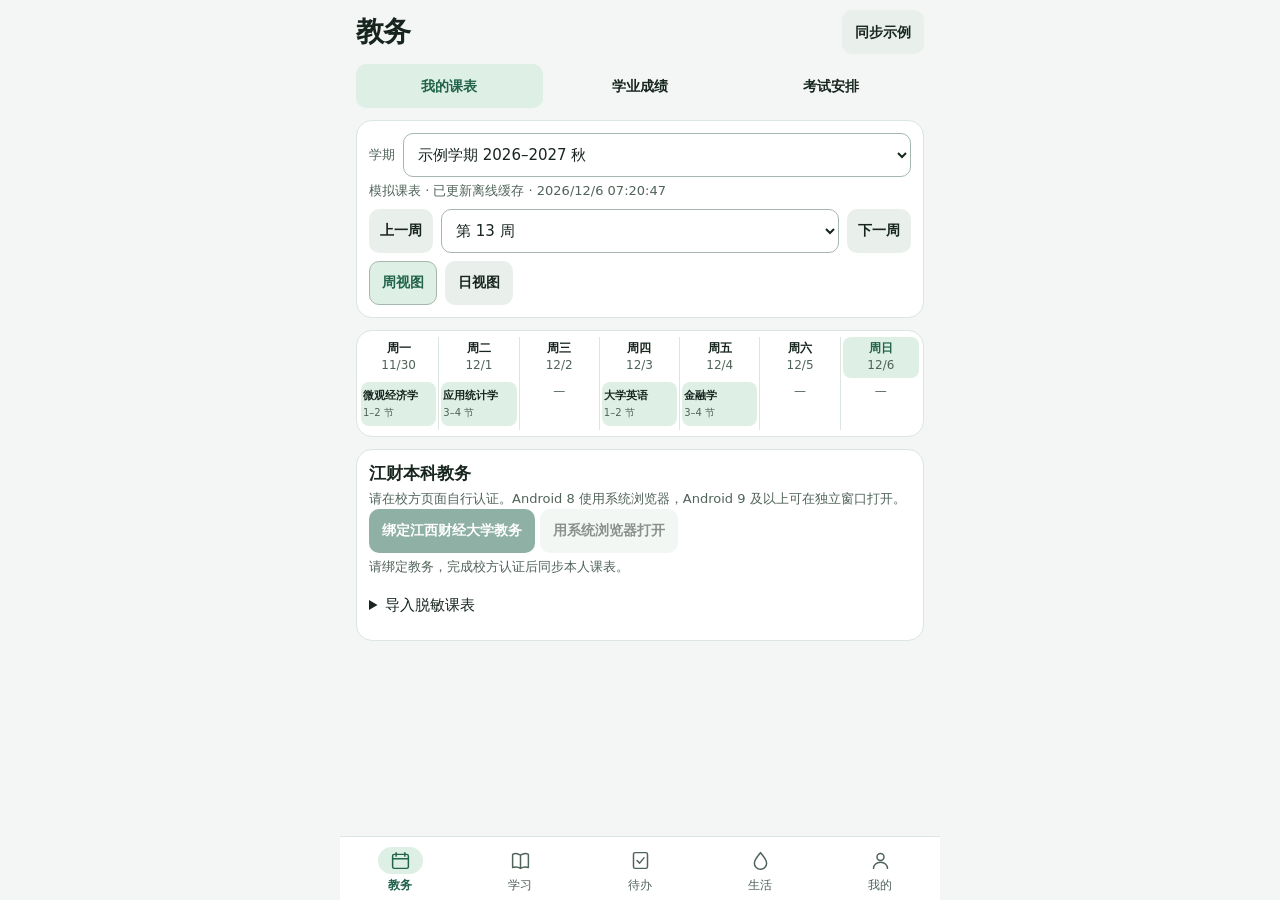
==== web/index.html @ 47f039d3 "Add Zhuli campus shower entry to Life" ====
<!doctype html>
<html lang="zh-CN">
<head>
  <meta charset="utf-8">
  <meta name="viewport" content="width=device-width, initial-scale=1">
  <meta http-equiv="Content-Security-Policy" content="default-src 'none'; script-src 'self'; style-src 'self'; img-src 'self' https://i.ilife798.com/api/v1/captcha/; base-uri 'none'; form-action 'none'">
  <title>酱菜通 · JiangCaiTong</title>
  <link rel="stylesheet" href="app.css">
  <script defer src="native.js"></script>
  <script defer src="academic.js"></script>
  <script defer src="jufe-academic.js"></script>
  <script defer src="jufe-sync.js"></script>
  <script defer src="academic-import.js"></script>
  <script defer src="learning.js"></script>
  <script defer src="study-activity.js"></script>
  <script defer src="water.js"></script>
  <script defer src="zhuli.js"></script>
  <script defer src="academic-records.js"></script>
  <script defer src="todo.js"></script>
  <script defer src="app.js"></script>
  <script defer src="todo-page.js"></script>
</head>
<body>
  <div id="app">
    <main class="page" id="page-schedule">
      <header class="pagehead"><h1>教务</h1><button class="btn" id="scheduleSync">同步示例</button></header>
      <nav class="segments" aria-label="教务子栏目">
        <button class="btn" type="button" data-academic="timetable" aria-pressed="true">我的课表</button>
        <button class="btn" type="button" data-academic="grades" aria-pressed="false">学业成绩</button>
        <button class="btn" type="button" data-academic="exams" aria-pressed="false">考试安排</button>
      </nav>
      <div class="scroll" id="academic-timetable">
        <div class="card pad schedule-tools">
          <div class="field-inline">
            <label for="term">学期</label>
            <select id="term"></select>
          </div>
          <p class="sub" id="scheduleStatus" role="status">正在读取课表…</p>
          <div class="week-controls">
            <button class="btn" id="previousWeek">上一周</button>
            <select id="week" aria-label="教学周"></select>
            <button class="btn" id="nextWeek">下一周</button>
          </div>
          <div class="controls">
            <button class="btn" id="weekView" aria-pressed="true">周视图</button>
            <button class="btn" id="dayView" aria-pressed="false">日视图</button>
            <select id="day" aria-label="星期" hidden></select>
          </div>
        </div>
        <div id="schedule"></div>
        <section class="card pad">
          <h2>江财本科教务</h2>
          <p class="sub">请在校方页面自行认证。Android 8 使用系统浏览器，Android 9 及以上可在独立窗口打开。</p>
          <button class="btn primary" id="academicBind">绑定江西财经大学教务</button>
          <button class="btn" id="academicOfficial">用系统浏览器打开</button>
          <p class="sub" id="academicBindingState" role="status"></p>
          <pre id="academicStructure" class="diagnostic-rows" hidden></pre>
          <details id="academicImportPanel">
            <summary>导入脱敏课表</summary>
            <p class="sub">请先去除身份信息和凭据。JCT 格式可生成课表，学校原始样本可在本机检查结构。</p>
            <label for="academicFormat">导入类型</label>
            <select id="academicFormat">
              <option value="exchange">JCT 交换格式</option>
              <option value="school">学校原始 HTML / JSON 样本</option>
            </select>
            <label for="academicFile">选择文件</label>
            <input type="file" id="academicFile" accept=".json,.html,.htm,.txt,application/json,text/html,text/plain">
            <label for="academicPaste">或粘贴文本</label>
            <textarea id="academicPaste" rows="4" maxlength="262144" autocomplete="off" spellcheck="false"></textarea>
            <button class="btn primary" id="academicImport">校验并导入</button>
            <button class="btn" id="academicRemove" hidden>移除当前导入</button>
            <p class="sub" id="academicImportStatus" role="status"></p>
          </details>
        </section>
      </div>
      <div class="scroll" id="academic-records" hidden>
        <section class="card pad record-tools">
          <h2 id="recordTitle"></h2>
          <div class="field-inline controls">
            <label for="recordTerm">教务学期</label>
            <select id="recordTerm"></select>
            <button class="btn" id="recordRefresh" type="button" hidden>刷新</button>
          </div>
          <p class="sub status-note" id="recordStatus" role="status"></p>
          <div class="controls">
            <button class="btn" id="recordPortal" type="button">在校方教务查看</button>
            <button class="btn" id="recordBack" type="button" hidden>前往课表绑定</button>
          </div>
        </section>
        <div id="recordResults"></div>
      </div>
    </main>
    <main class="page" id="page-study" hidden>
      <header class="pagehead"><h1>学习</h1><button class="btn outline" id="studyRefresh" disabled>刷新课程</button></header>
      <div class="scroll">
        <div class="card pad study-summary">
          <h2>学习通</h2>
          <p class="sub status-note" id="studyStatus" role="status"></p>
          <div class="controls">
            <button class="btn primary" id="studyLogin">登录学习通</button>
          </div>
        </div>
        <div id="studyTasks"></div>
        <div id="studyCourses"></div>
        <div id="studyDetails"></div>
      </div>
    </main>
    <main class="page" id="page-todo" hidden>
      <header class="pagehead"><h1>待办</h1><p class="sub" id="todoCount"></p></header>
      <div class="scroll">
        <section class="card todo-add">
          <form id="todoForm" autocomplete="off">
            <div class="todo-input">
              <input id="todoTitle" maxlength="120" aria-label="待办标题" placeholder="添加待办…" required>
              <button class="btn primary" id="todoSave" type="submit">添加</button>
            </div>
          </form>
          <p class="sub" id="todoStatus" role="status"></p>
        </section>
        <nav class="segments todo-filters" aria-label="待办筛选">
          <button class="btn" type="button" data-todo-filter="all" aria-pressed="false">全部</button>
          <button class="btn" type="button" data-todo-filter="open" aria-pressed="true">未完成</button>
          <button class="btn" type="button" data-todo-filter="done" aria-pressed="false">已完成</button>
        </nav>
        <section class="card" aria-label="待办事项">
          <div id="todoList"></div>
        </section>
      </div>
    </main>
    <main class="page" id="page-life" hidden>
      <header class="pagehead"><h1>生活</h1></header>
      <nav class="segments life-segments" aria-label="生活服务">
        <button class="btn" type="button" data-life="water" aria-controls="life-water" aria-pressed="true">校园饮水</button>
        <button class="btn" type="button" data-life="zhuli" aria-controls="life-zhuli" aria-pressed="false">校园洗浴</button>
      </nav>
      <div class="scroll" id="life-water">
        <div class="card pad">
          <h2>慧生活798</h2>
          <p class="sub status-note" id="waterStatus" role="status"></p>
          <div class="controls">
            <button class="btn primary" id="waterLoginOpen" hidden>手机验证码登录</button>
            <button class="btn" id="waterOfficial" hidden>打开官方 App</button>
            <button class="btn" id="waterRefresh" hidden>刷新余额与设备</button>
          </div>
          <p class="sub" id="waterExternalHelp" hidden>可在官方 App 查看余额、设备和消费记录。</p>
          <form id="waterForm" autocomplete="off" hidden>
            <label>手机号<input id="phone" inputmode="numeric" type="tel" maxlength="11" required></label>
            <label>图形验证码<input id="graph" maxlength="12"></label>
            <div class="controls">
              <img id="captcha" width="100" height="38" alt="慧生活图形验证码" hidden>
              <button class="btn" type="button" id="loadCaptcha">加载验证码</button>
              <button class="btn" type="button" id="sendSms">发送短信</button>
            </div>
            <label>短信验证码<input id="sms" inputmode="numeric" maxlength="10" required></label>
            <div class="controls">
              <button class="btn primary" type="submit" id="waterLogin">登录</button>
              <button class="btn" type="button" id="waterLoginCancel">收起</button>
            </div>
          </form>
          <details id="waterDiagnostic" hidden>
            <summary>798 脱敏诊断（Debug）</summary>
            <p class="sub">显示用水通道配置及本次运行的脱敏状态，不显示手机号、验证码或会话内容。</p>
            <pre id="waterDiagnosticRows" class="diagnostic-rows"></pre>
          </details>
        </div>
        <div id="waterResults" hidden>
          <section class="card pad"><h2>余额</h2><p id="balance" class="value">—</p></section>
          <section class="card pad"><h2>设备</h2><p class="sub" id="deviceStatus"></p><div id="devices"></div></section>
          <section class="card pad">
            <h2>消费记录</h2>
            <p class="sub" id="billStatus" role="status"></p>
            <div id="bills"></div>
            <div class="controls">
              <button class="btn" id="billRefresh">查询记录</button>
              <button class="btn" id="billMore" hidden>加载更多</button>
            </div>
          </section>
        </div>
      </div>
      <div class="scroll" id="life-zhuli" hidden>
        <section class="card pad">
          <h2>住理生活</h2>
          <p class="sub status-note" id="zhuliStatus" role="status"></p>
          <p class="sub">已核实项目 · 江西财经大学麦庐园校区洗浴、直饮水项目</p>
          <p class="sub">请在官方 App 登录并查看校园项目、余额、洗浴设备和使用记录。</p>
          <div class="controls">
            <button class="btn primary" type="button" id="zhuliOpen" hidden>打开官方 App</button>
          </div>
        </section>
      </div>
    </main>
    <main class="page" id="page-me" hidden>
      <header class="pagehead"><h1>我的</h1></header>
      <div class="scroll">
        <section class="card pad">
          <h2>服务账号</h2>
          <div class="setting-row">
            <div><h3>学习通</h3><p class="sub" id="studyAccount"></p></div>
            <button class="btn" id="studyAccountAction"></button>
          </div>
          <div class="setting-row">
            <div><h3>慧生活798</h3><p class="sub" id="waterAccount"></p></div>
            <button class="btn" id="waterAccountAction"></button>
          </div>
        </section>
        <section class="card pad">
          <h2>应用设置</h2>
          <div class="setting-row">
            <label for="appTheme">外观</label>
            <select id="appTheme">
              <option value="system">跟随系统</option>
              <option value="light">浅色</option>
              <option value="dark">深色</option>
            </select>
          </div>
          <div class="setting-row">
            <div><h3>网页缓存</h3><p class="sub">保留本机待办、账号和课表。</p></div>
            <button class="btn" id="clearWebCache">清理缓存</button>
          </div>
        </section>
        <section class="card pad">
          <h2>酱菜通 · JiangCaiTong</h2>
          <p>江西财经大学非官方 Android 校园助手。</p>
          <p class="sub">基于航院通二次开发。MIT License · Copyright © 2026 Hobson</p>
          <p class="sub" id="appVersion"></p>
        </section>
      </div>
    </main>
    <nav class="tabbar" aria-label="底部导航">
      <button class="tab active" data-tab="schedule" aria-current="page"><svg aria-hidden="true" viewBox="0 0 24 24"><rect x="3" y="5" width="18" height="16" rx="2"/><path d="M7 3v4m10-4v4M3 10h18"/></svg>教务</button>
      <button class="tab" data-tab="study"><svg aria-hidden="true" viewBox="0 0 24 24"><path d="M12 6C9 4 5 4 3 5v15c3-1 6-1 9 1 3-2 6-2 9-1V5c-2-1-6-1-9 1zm0 0v15"/></svg>学习</button>
      <button class="tab" data-tab="todo"><svg aria-hidden="true" viewBox="0 0 24 24"><rect x="4" y="3" width="16" height="18" rx="2"/><path d="m8 12 3 3 5-6"/></svg>待办</button>
      <button class="tab" data-tab="life"><svg aria-hidden="true" viewBox="0 0 24 24"><path d="M12 3c3 4 7 8 7 12a7 7 0 0 1-14 0c0-4 4-8 7-12z"/></svg>生活</button>
      <button class="tab" data-tab="me"><svg aria-hidden="true" viewBox="0 0 24 24"><circle cx="12" cy="8" r="4"/><path d="M4 21a8 7 0 0 1 16 0"/></svg>我的</button>
    </nav>
    <div class="sheet-mask" id="sheetMask" hidden>
      <section class="sheet" role="dialog" aria-modal="true" aria-labelledby="detailTitle">
        <header class="sheet-header"><h2 id="detailTitle"></h2><button type="button" class="sheet-x" id="sheetClose" aria-label="关闭">×</button></header>
        <div class="sheet-body" id="detailBody"></div>
      </section>
    </div>
    <div class="sheet-mask" id="todoEditor" hidden>
      <section class="sheet todo-editor" role="dialog" aria-modal="true" aria-labelledby="todoEditorHeading">
        <header class="sheet-header">
          <h2 id="todoEditorHeading">编辑待办</h2>
          <button class="sheet-x" id="todoCancel" type="button" aria-label="关闭">×</button>
        </header>
        <form id="todoEditForm" autocomplete="off">
          <label for="todoEditTitle">标题</label>
          <input id="todoEditTitle" maxlength="120" required>
          <label for="todoNotes">备注</label>
          <textarea id="todoNotes" rows="3" maxlength="1000"></textarea>
          <label for="todoDue">截止日期</label>
          <input id="todoDue" type="date">
          <p class="sub status-note" data-tone="error" id="todoEditStatus" role="status"></p>
          <div class="controls" id="todoEditActions">
            <button class="btn danger" id="todoDelete" type="button">删除</button>
            <button class="btn primary" type="submit">保存</button>
          </div>
          <div id="todoDeleteConfirm" hidden>
            <p class="sub status-note" data-tone="warning">删除这项待办？</p>
            <div class="controls">
              <button class="btn" id="todoKeep" type="button">取消</button>
              <button class="btn danger" id="todoConfirmDelete" type="button">确认删除</button>
            </div>
          </div>
        </form>
      </section>
    </div>
    <div class="toast" id="toast" role="status" hidden></div>
  </div>
</body>
</html>
---- web/app.css ----
/* Shared theme and controls for the Android WebView. */
:root {
  color-scheme: light;
  --bg: #f3f6f4;
  --card: #ffffff;
  --row-bg: #f5f8f6;
  --text: #17251e;
  --sub: #506359;
  --line: #dce5df;
  --line-strong: #a6b7ad;
  --fill: #e9f0eb;
  --accent: #21634b;
  --accent-soft: #deefe6;
  --primary-ink: #ffffff;
  --success: #24664d;
  --warn: #82560f;
  --warn-bg: #faf0d9;
  --danger: #a12e34;
  --danger-bg: #fae8e8;
  --course-alt: #e8eef9;
  --course-alt-ink: #334b76;
  --shadow-sheet: 0 -12px 28px #14251b21;
  --radius: 16px;
  --control-radius: 10px;
  --gutter: 16px;
  --tab-h: 64px;
}

:root[data-theme="dark"] {
  color-scheme: dark;
  --bg: #121b17;
  --card: #1c2922;
  --row-bg: #22322a;
  --text: #eaf3ed;
  --sub: #adc1b4;
  --line: #35463d;
  --line-strong: #62766b;
  --fill: #293a31;
  --accent: #a0dec0;
  --accent-soft: #254636;
  --primary-ink: #142a20;
  --success: #a0dec0;
  --warn: #f0c678;
  --warn-bg: #46371e;
  --danger: #ffa8a8;
  --danger-bg: #48282b;
  --course-alt: #293852;
  --course-alt-ink: #c9d8f4;
  --shadow-sheet: 0 -12px 28px #0005;
}

* { box-sizing: border-box; }
[hidden] { display: none !important; }
html, body { height: 100%; margin: 0; }
body {
  background: var(--bg);
  color: var(--text);
  font: 15px/1.5 system-ui, "Microsoft YaHei", sans-serif;
  overscroll-behavior: none;
}
button, input, select, textarea { font: inherit; }
button { -webkit-tap-highlight-color: transparent; }
button:focus-visible, input:focus-visible, select:focus-visible, textarea:focus-visible, summary:focus-visible {
  outline: 2px solid var(--accent);
  outline-offset: 2px;
}
h1, h2, h3, p { margin: 0; }
h2 { font-size: 17px; line-height: 1.35; }
h3 { font-size: 15px; line-height: 1.4; }

#app { position: relative; display: flex; flex-direction: column; height: 100%; max-width: 600px; margin: auto; }
.page { display: flex; flex-direction: column; flex: 1; min-height: 0; }
.pagehead {
  display: flex; justify-content: space-between; align-items: center; flex: none;
  min-height: 64px; gap: 8px; padding: 8px var(--gutter);
}
.pagehead h1 { font-size: 28px; font-weight: 720; letter-spacing: -.02em; line-height: 1.2; }
.scroll { flex: 1; min-height: 0; min-width: 0; overflow: auto; padding: 0 var(--gutter) 16px; scroll-padding: 8px; }
.card { background: var(--card); border: 1px solid var(--line); border-radius: var(--radius); margin-bottom: 12px; }
.pad { padding: 12px; }
.sub { color: var(--sub); font-size: 13px; margin-top: 4px; overflow-wrap: anywhere; }
.sub:empty { display: none; }
.section-title { display: flex; align-items: baseline; justify-content: space-between; gap: 8px; margin: 16px 0 8px; }
.section-title:first-child { margin-top: 0; }
.section-title .sub { margin: 0; }
.empty-state { color: var(--sub); padding: 16px 12px; font-size: 14px; }
.status-note { padding: 8px 12px; border-radius: var(--control-radius); background: var(--row-bg); }
.status-note[data-tone="warning"] { color: var(--warn); background: var(--warn-bg); }
.status-note[data-tone="error"] { color: var(--danger); background: var(--danger-bg); }
.status-note[data-tone="success"] { color: var(--success); background: var(--accent-soft); }

.btn {
  display: inline-flex; align-items: center; justify-content: center;
  max-width: 100%; min-height: 44px; padding: 8px 12px;
  border: 1px solid transparent; border-radius: var(--control-radius);
  background: var(--fill); color: var(--text); font-size: 14px; font-weight: 650; text-align: center;
  transition: background-color .14s ease, opacity .14s ease;
}
.btn.primary { color: var(--primary-ink); background: var(--accent); }
.btn.outline { background: transparent; border-color: var(--line-strong); }
.btn.danger { color: var(--danger); background: var(--danger-bg); }
.btn[aria-pressed="true"] { color: var(--accent); background: var(--accent-soft); border-color: var(--line-strong); }
.btn:active, .tab:active, .course:active, .course-list-item:active, .todo-content:active { opacity: .72; }
button:disabled { opacity: .5; }
.controls { display: flex; flex-wrap: wrap; align-items: center; gap: 8px; margin-top: 8px; }
.controls:empty, .controls:has(> :only-child[hidden]) { display: none; }

label { display: block; color: var(--sub); font-size: 13px; margin: 8px 0 4px; }
input, select, textarea {
  min-height: 44px; max-width: 100%; min-width: 0; padding: 8px 10px;
  color: var(--text); background: var(--card); border: 1px solid var(--line-strong); border-radius: var(--control-radius);
}
input:not([type="checkbox"]), textarea { display: block; width: 100%; font-size: 16px; }
textarea { resize: vertical; }
.segments { display: grid; grid-template-columns: repeat(3, minmax(0, 1fr)); gap: 4px; padding: 0 var(--gutter) 12px; }
.segments .btn { padding: 4px; background: transparent; }
.segments .btn[aria-pressed="true"] { background: var(--accent-soft); border-color: transparent; }
.life-segments { grid-template-columns: repeat(2, minmax(0, 1fr)); }
.todo-filters { padding: 4px 0 8px; }

.tabbar {
  display: grid; grid-template-columns: repeat(5, minmax(0, 1fr)); flex: none;
  min-height: calc(var(--tab-h) + env(safe-area-inset-bottom, 0px)); padding: 4px 0 env(safe-area-inset-bottom, 0px);
  border-top: 1px solid var(--line); background: var(--card);
}
.tab {
  min-width: 0; min-height: 56px; display: flex; flex-direction: column; align-items: center; justify-content: center;
  gap: 2px; padding: 0; border: 0; background: transparent; color: var(--sub); font-size: 12px;
}
.tab svg {
  box-sizing: content-box; display: block; width: 21px; height: 21px; padding: 3px 12px;
  border-radius: 20px; fill: none; stroke: currentColor; stroke-width: 1.7; stroke-linecap: round; stroke-linejoin: round;
}
.tab.active { color: var(--accent); font-weight: 700; }
.tab.active svg { background: var(--accent-soft); }

.sheet-mask {
  position: absolute; inset: 0; z-index: 40; display: flex; align-items: end;
  background: #08130cc0; animation: fade .14s ease-out;
}
.sheet {
  position: relative; width: 100%; max-height: 92%; overflow: auto; overscroll-behavior: contain;
  padding: 16px 16px calc(16px + env(safe-area-inset-bottom, 0px)); border-radius: 20px 20px 0 0;
  background: var(--card); box-shadow: var(--shadow-sheet); animation: rise .18s ease-out;
}
.sheet-header { display: flex; gap: 8px; align-items: center; justify-content: space-between; }
.sheet-body { margin-top: 8px; }
.sheet-body p + p { margin-top: 8px; }
.sheet-x {
  flex: 0 0 44px; width: 44px; height: 44px; padding: 0; border: 0; border-radius: 50%;
  background: var(--fill); color: var(--text); font-size: 23px;
}
.toast {
  position: absolute; z-index: 60; bottom: calc(var(--tab-h) + 12px + env(safe-area-inset-bottom, 0px));
  left: 50%; transform: translateX(-50%); width: max-content; max-width: 88%; padding: 8px 16px;
  background: var(--text); color: var(--card); border-radius: var(--control-radius); font-size: 14px; text-align: center;
  animation: fade .14s ease-out;
}
@keyframes fade { from { opacity: 0; } to { opacity: 1; } }
@keyframes rise { from { transform: translateY(16px); } to { transform: translateY(0); } }
@media (prefers-reduced-motion: reduce) {
  *, *::before, *::after { animation: none !important; transition: none !important; scroll-behavior: auto !important; }
}

.study-summary h2 { margin-bottom: 4px; }
.study-summary .controls { margin-top: 4px; }
.study-course-list, .task-list { overflow: hidden; }
.course-list-item, .study-task {
  display: grid; width: 100%; min-height: 52px; padding: 10px 12px;
  gap: 4px; text-align: left; background: transparent; color: var(--text); border: 0; overflow-wrap: anywhere;
}
.course-list-item + .course-list-item, .study-task + .study-task { border-top: 1px solid var(--line); }
.course-list-item[aria-pressed="true"] { background: var(--accent-soft); }
.course-name, .task-name { font-weight: 650; line-height: 1.4; overflow-wrap: anywhere; }
.course-meta { display: flex; flex-wrap: wrap; gap: 4px 8px; align-items: center; color: var(--sub); font-size: 13px; }
.badge { display: inline-block; padding: 2px 7px; border-radius: 8px; font-size: 12px; color: var(--accent); background: var(--accent-soft); }
.badge.warning { color: var(--warn); background: var(--warn-bg); }
.badge.muted { color: var(--sub); background: var(--fill); }
.study-hidden { padding: 0 12px; }
.study-hidden .course-list-item { padding-inline: 0; }
.study-hidden .controls { margin: 0 0 8px; }
.study-check-time { color: var(--sub); font-size: 13px; }
.study-section-title { display: flex; gap: 8px; align-items: baseline; justify-content: space-between; }

.schedule-tools, .record-tools { margin-bottom: 12px; }
.field-inline { display: flex; align-items: center; gap: 8px; }
.field-inline label { flex: none; margin: 0; }
.field-inline select { flex: 1; }
.record-tools .field-inline label {
  position: absolute; width: 1px; height: 1px; overflow: hidden; clip-path: inset(50%); white-space: nowrap;
}
.record-tools .field-inline { flex-wrap: nowrap; }
.record-tools .field-inline .btn { flex: none; }
.week-controls { display: grid; grid-template-columns: auto minmax(0, 1fr) auto; gap: 8px; margin-top: 8px; }
.week-controls .btn { padding-inline: 10px; }
.week-schedule { display: grid; grid-template-columns: repeat(7, minmax(0, 1fr)); padding: 6px 2px; }
.weekday { min-width: 0; }
.week-schedule .weekday { border-right: 1px solid var(--line); padding: 0 2px; }
.week-schedule .weekday:last-child { border-right: 0; }
.weekday-head { padding: 4px 1px; margin-bottom: 4px; border-radius: 8px; }
.weekday-head.today { color: var(--accent); background: var(--accent-soft); }
.weekday-title { text-align: center; font-size: 12px; font-weight: 700; line-height: 1.3; white-space: nowrap; }
.date { text-align: center; font-size: 12px; color: var(--sub); }
.day-schedule .weekday-head { display: flex; align-items: baseline; gap: 8px; padding: 4px 8px; }
.day-schedule .weekday-title { font-size: 15px; }
.course {
  display: block; width: 100%; margin-bottom: 4px; padding: 8px; min-height: 44px; text-align: left;
  border: 0; border-radius: 8px; background: var(--accent-soft); color: var(--text); overflow-wrap: anywhere;
}
.course:nth-of-type(even) { background: var(--course-alt); color: var(--course-alt-ink); }
.course span, .course small { display: block; }
.course small { margin-top: 2px; color: var(--sub); }
.week-schedule .course { padding: 4px 2px; font-size: 11px; line-height: 1.3; }
.week-schedule .course-name { display: -webkit-box; -webkit-line-clamp: 3; -webkit-box-orient: vertical; overflow: hidden; line-height: 1.3; }
.week-schedule .course small { font-size: 10px; }
.week-schedule .course-location, .week-schedule .course-teacher { display: none; }
.course .course-conflict { color: var(--warn); font-weight: 700; }
.grade-row { display: grid; grid-template-columns: minmax(0, 1fr) minmax(54px, auto); gap: 8px; }
.grade-value { text-align: end; min-width: 0; color: var(--accent); font-variant-numeric: tabular-nums; overflow-wrap: anywhere; }
.grade-value strong { display: block; font-size: 17px; }
.grade-value small { color: var(--sub); font-size: 12px; }
.exam-day { margin: 12px 0; }
.exam-row { display: grid; grid-template-columns: minmax(66px, 25%) minmax(0, 1fr); gap: 8px; }
.exam-time { color: var(--accent); font-size: 13px; font-weight: 650; font-variant-numeric: tabular-nums; overflow-wrap: anywhere; }

.todo-input { display: grid; grid-template-columns: minmax(0, 1fr) auto; gap: 8px; }
.todo-add { padding: 12px; }
.todo-group-heading { padding: 8px 12px; font-size: 13px; color: var(--sub); background: var(--row-bg); }
.todo-row { display: grid; grid-template-columns: 48px minmax(0, 1fr); align-items: start; border-top: 1px solid var(--line); }
.todo-check { display: grid; place-items: center; width: 48px; height: 48px; margin: 0; }
.todo-check input { width: 20px; height: 20px; min-height: 20px; margin: 0; padding: 0; accent-color: var(--accent); }
.todo-content {
  display: block; min-height: 48px; padding: 10px 12px 10px 0; text-align: left;
  color: var(--text); background: none; border: 0; overflow-wrap: anywhere; white-space: pre-wrap;
}
.todo-content small { display: block; color: var(--sub); margin-top: 4px; }
.todo-content .badge { margin-top: 4px; white-space: normal; }
.todo-row.completed .todo-content { color: var(--sub); }
.todo-row.completed .todo-name { text-decoration: line-through; }
.todo-editor .controls { justify-content: end; margin-top: 12px; }
.todo-editor #todoDelete { margin-right: auto; }
.todo-editor textarea { min-height: 72px; }

.result-group, .result-row { padding: 8px 0; border-top: 1px solid var(--line); overflow-wrap: anywhere; }
.result-group summary { min-height: 44px; padding: 10px 0; font-weight: 650; }
.value { font-size: 28px; font-weight: 700; color: var(--accent); }
.setting-row { display: flex; align-items: center; justify-content: space-between; gap: 8px; padding: 8px 0; }
.setting-row + .setting-row { border-top: 1px solid var(--line); }
.setting-row .sub { margin-top: 2px; }
.setting-row .btn, .setting-row select { flex-shrink: 0; }
.setting-row select { max-width: 50%; }
.setting-row label { margin: 0; color: var(--text); font-size: 15px; }
#academicImportPanel { margin-top: 8px; }
#academicImportPanel summary { padding: 10px 0; min-height: 44px; }
#academicImportPanel input, #academicImportPanel textarea { margin-bottom: 8px; }
.diagnostic-rows { white-space: pre-wrap; overflow-wrap: anywhere; font-size: 12px; }
@media (max-width: 340px) {
  :root { --gutter: 8px; }
  .pad { padding: 10px; }
  .week-controls { gap: 4px; }
}
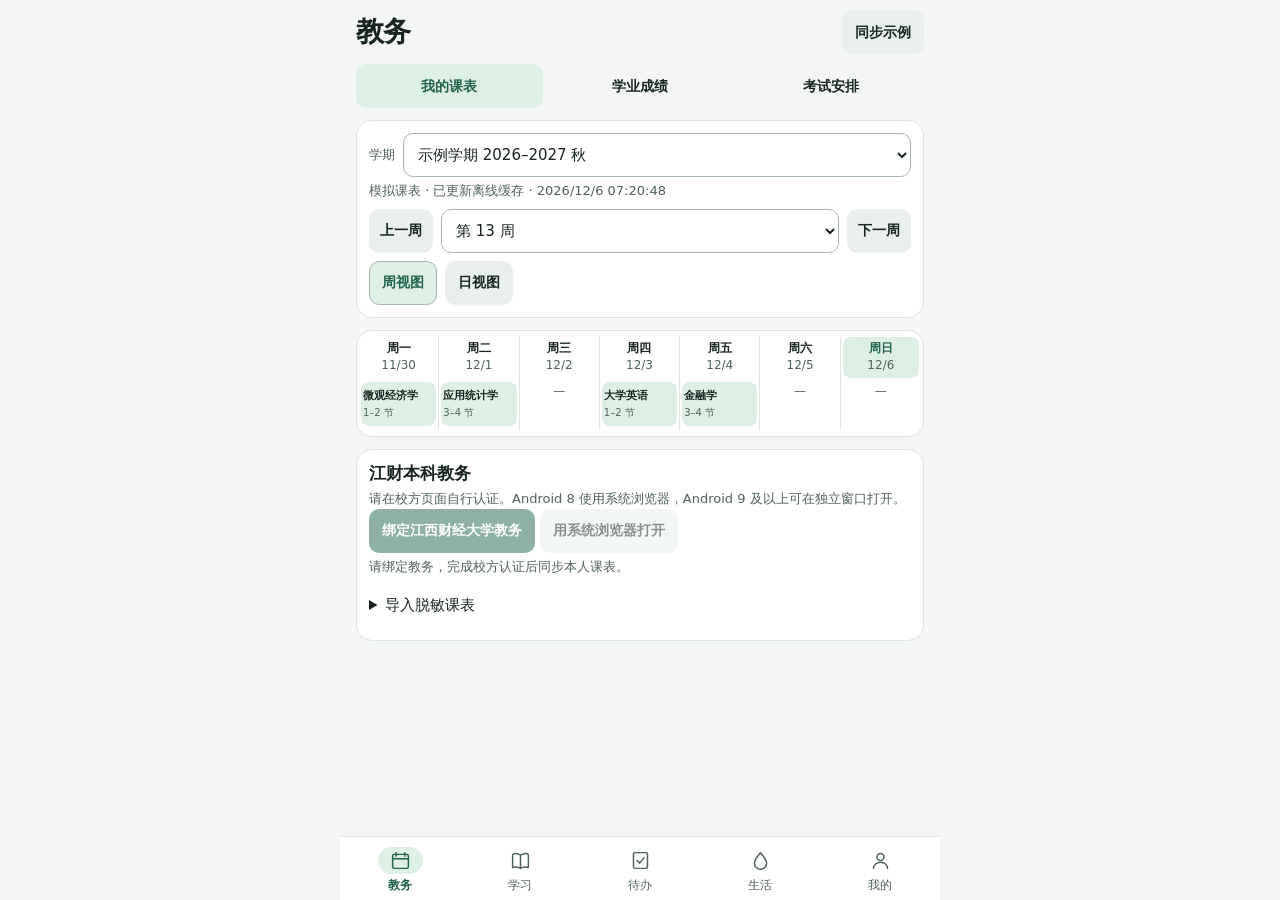
==== commit a26f2d89: "Add Zhuli shower device selection and connection states" ====
--- a/web/index.html
+++ b/web/index.html
@@ -15,6 +15,8 @@
   <script defer src="study-activity.js"></script>
   <script defer src="water.js"></script>
   <script defer src="zhuli.js"></script>
+  <script defer src="zhuli-devices.js"></script>
+  <script defer src="zhuli-device-page.js"></script>
   <script defer src="academic-records.js"></script>
   <script defer src="todo.js"></script>
   <script defer src="app.js"></script>
@@ -180,11 +182,37 @@
       <div class="scroll" id="life-zhuli" hidden>
         <section class="card pad">
           <h2>住理生活</h2>
-          <p class="sub status-note" id="zhuliStatus" role="status"></p>
-          <p class="sub">已核实项目 · 江西财经大学麦庐园校区洗浴、直饮水项目</p>
-          <p class="sub">请在官方 App 登录并查看校园项目、余额、洗浴设备和使用记录。</p>
-          <div class="controls">
-            <button class="btn primary" type="button" id="zhuliOpen" hidden>打开官方 App</button>
+          <p class="sub" id="zhuliProject">江西财经大学麦庐园校区洗浴、直饮水项目</p>
+        </section>
+        <section class="card pad">
+          <h2>洗浴设备</h2>
+          <p class="sub status-note" id="zhuliDeviceStatus" role="status"></p>
+          <p class="sub" id="zhuliDeviceTime"></p>
+          <div class="controls">
+            <button class="btn" type="button" id="zhuliRefresh" hidden>刷新设备</button>
+            <select id="zhuliBuilding" aria-label="楼栋" hidden></select>
+            <select id="zhuliFloor" aria-label="楼层" hidden></select>
+          </div>
+          <div id="zhuliDeviceList"></div>
+          <div id="zhuliSelection" hidden>
+            <h3 id="zhuliSelectedName" class="course-name"></h3>
+            <p class="sub status-note" id="zhuliConnection" role="status"></p>
+            <p class="sub" id="zhuliFee"></p>
+            <div class="controls">
+              <button class="btn primary" type="button" id="zhuliConnect" hidden>连接设备</button>
+              <button class="btn" type="button" id="zhuliCheck" hidden>核查设备状态</button>
+              <button class="btn" type="button" id="zhuliDisconnect" hidden>解除连接</button>
+              <button class="btn primary" type="button" id="zhuliStart" hidden>开始洗浴</button>
+              <button class="btn" type="button" id="zhuliStop" hidden>结束洗浴</button>
+            </div>
+          </div>
+        </section>
+        <section class="card pad">
+          <h2>官方服务</h2>
+          <p class="sub" id="zhuliStatus" role="status"></p>
+          <p class="sub">在官方 App 连接设备，或查看余额和使用记录。</p>
+          <div class="controls">
+            <button class="btn" type="button" id="zhuliOpen" hidden>打开官方 App</button>
           </div>
         </section>
       </div>
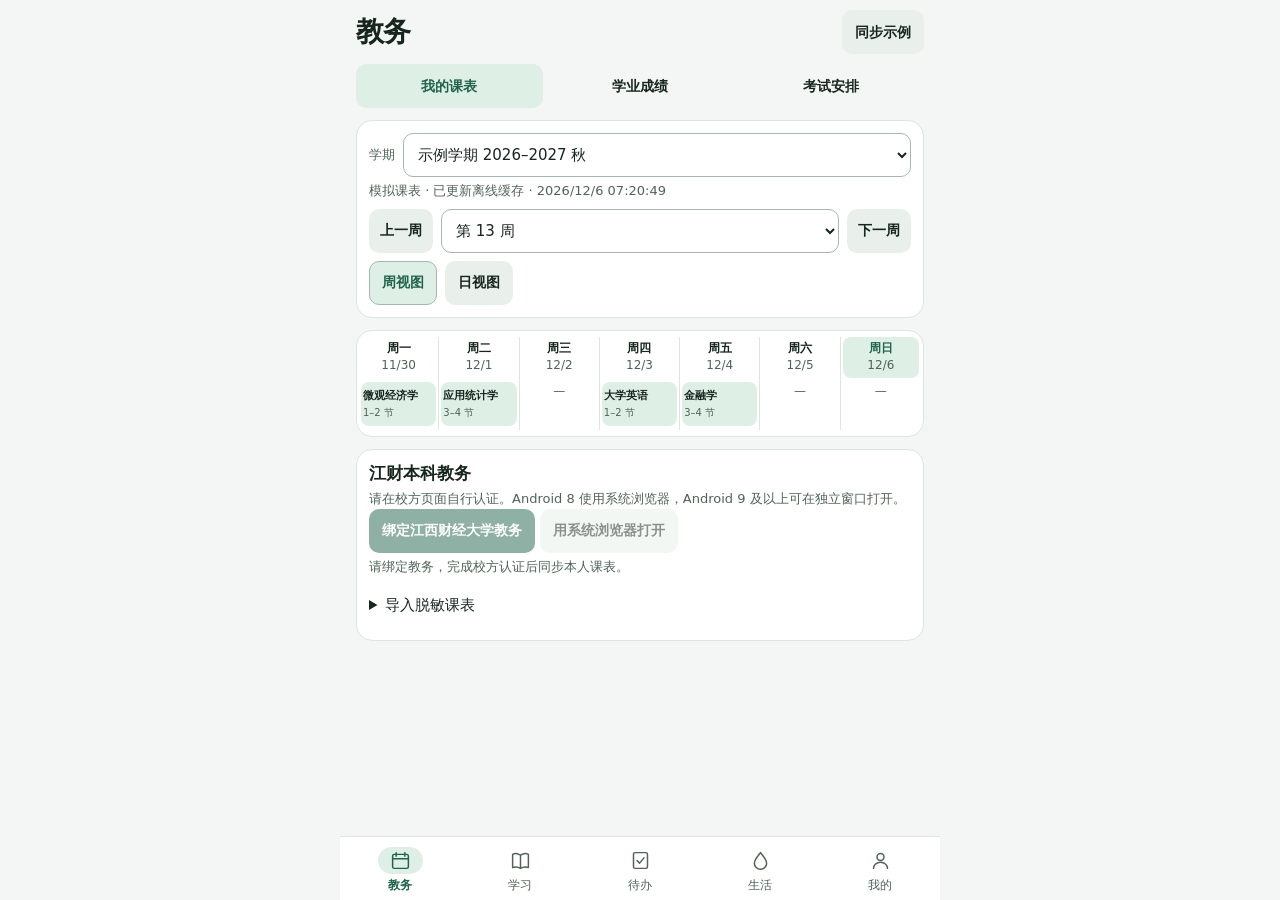
==== commit 747e38b5: "Extend native 798 account and billing queries" ====
--- a/web/index.html
+++ b/web/index.html
@@ -142,6 +142,7 @@
           <div class="controls">
             <button class="btn primary" id="waterLoginOpen" hidden>手机验证码登录</button>
             <button class="btn" id="waterOfficial" hidden>打开官方 App</button>
+            <button class="btn" id="waterVerify" type="button" hidden>核验用水会话</button>
             <button class="btn" id="waterRefresh" hidden>刷新余额与设备</button>
           </div>
           <p class="sub" id="waterExternalHelp" hidden>可在官方 App 查看余额、设备和消费记录。</p>
@@ -167,7 +168,12 @@
         </div>
         <div id="waterResults" hidden>
           <section class="card pad"><h2>余额</h2><p id="balance" class="value">—</p></section>
-          <section class="card pad"><h2>设备</h2><p class="sub" id="deviceStatus"></p><div id="devices"></div></section>
+          <section class="card pad">
+            <h2>收藏设备</h2>
+            <p class="sub" id="deviceStatus"></p>
+            <div id="devices"></div>
+            <p class="sub status-note" id="waterSelected" role="status"></p>
+          </section>
           <section class="card pad">
             <h2>消费记录</h2>
             <p class="sub" id="billStatus" role="status"></p>
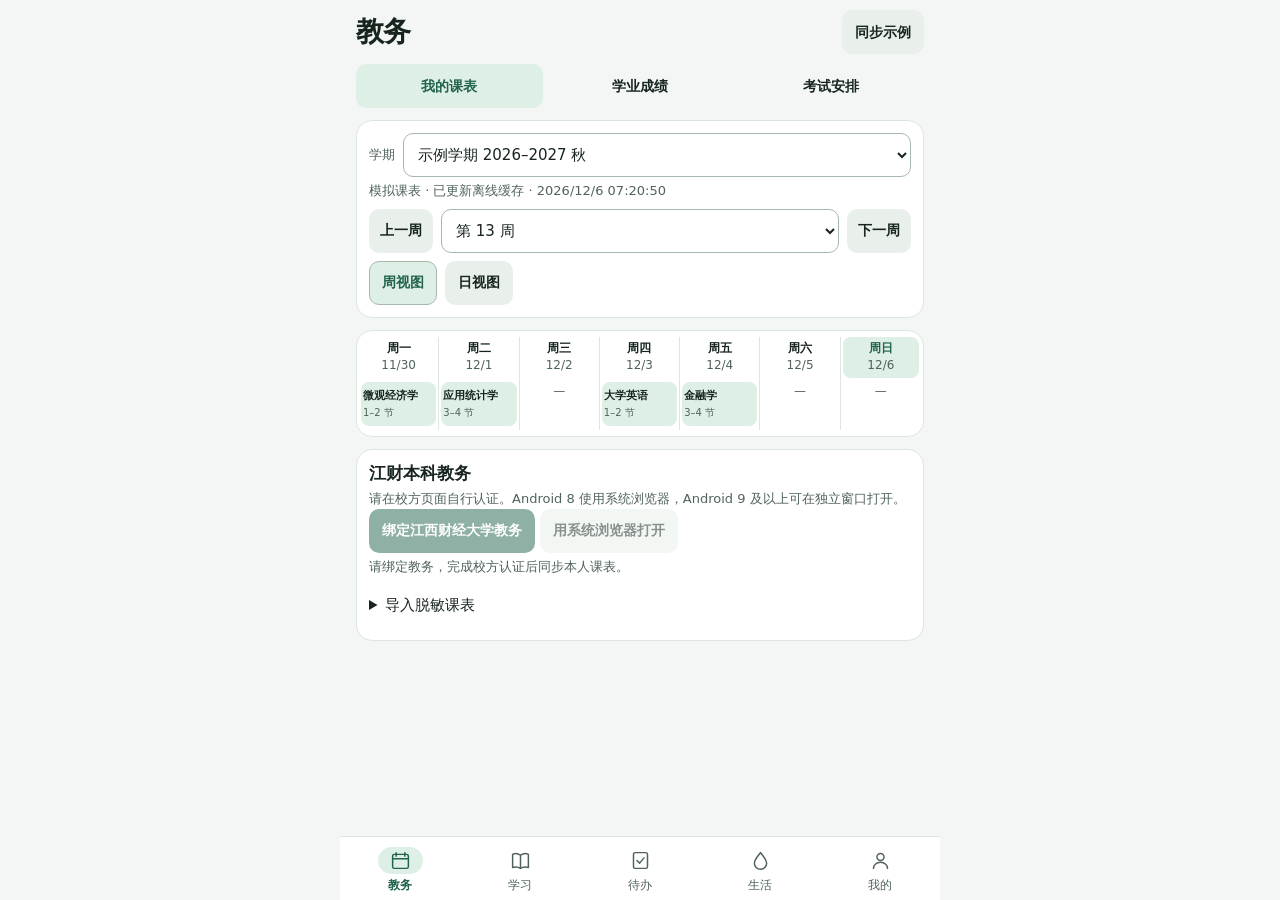
==== commit 483cf07d: "Port HangYuanTong 798 water service to JiangCaiTong" ====
--- a/web/index.html
+++ b/web/index.html
@@ -160,11 +160,6 @@
               <button class="btn" type="button" id="waterLoginCancel">收起</button>
             </div>
           </form>
-          <details id="waterDiagnostic" hidden>
-            <summary>798 脱敏诊断（Debug）</summary>
-            <p class="sub">显示用水通道配置及本次运行的脱敏状态，不显示手机号、验证码或会话内容。</p>
-            <pre id="waterDiagnosticRows" class="diagnostic-rows"></pre>
-          </details>
         </div>
         <div id="waterResults" hidden>
           <section class="card pad"><h2>余额</h2><p id="balance" class="value">—</p></section>
@@ -173,6 +168,11 @@
             <p class="sub" id="deviceStatus"></p>
             <div id="devices"></div>
             <p class="sub status-note" id="waterSelected" role="status"></p>
+            <div class="controls">
+              <button class="btn primary" type="button" id="waterStart" hidden>开始用水</button>
+              <button class="btn primary" type="button" id="waterStop" hidden>结束用水</button>
+              <button class="btn" type="button" id="waterDismissUse" hidden>关闭操作提示</button>
+            </div>
           </section>
           <section class="card pad">
             <h2>消费记录</h2>
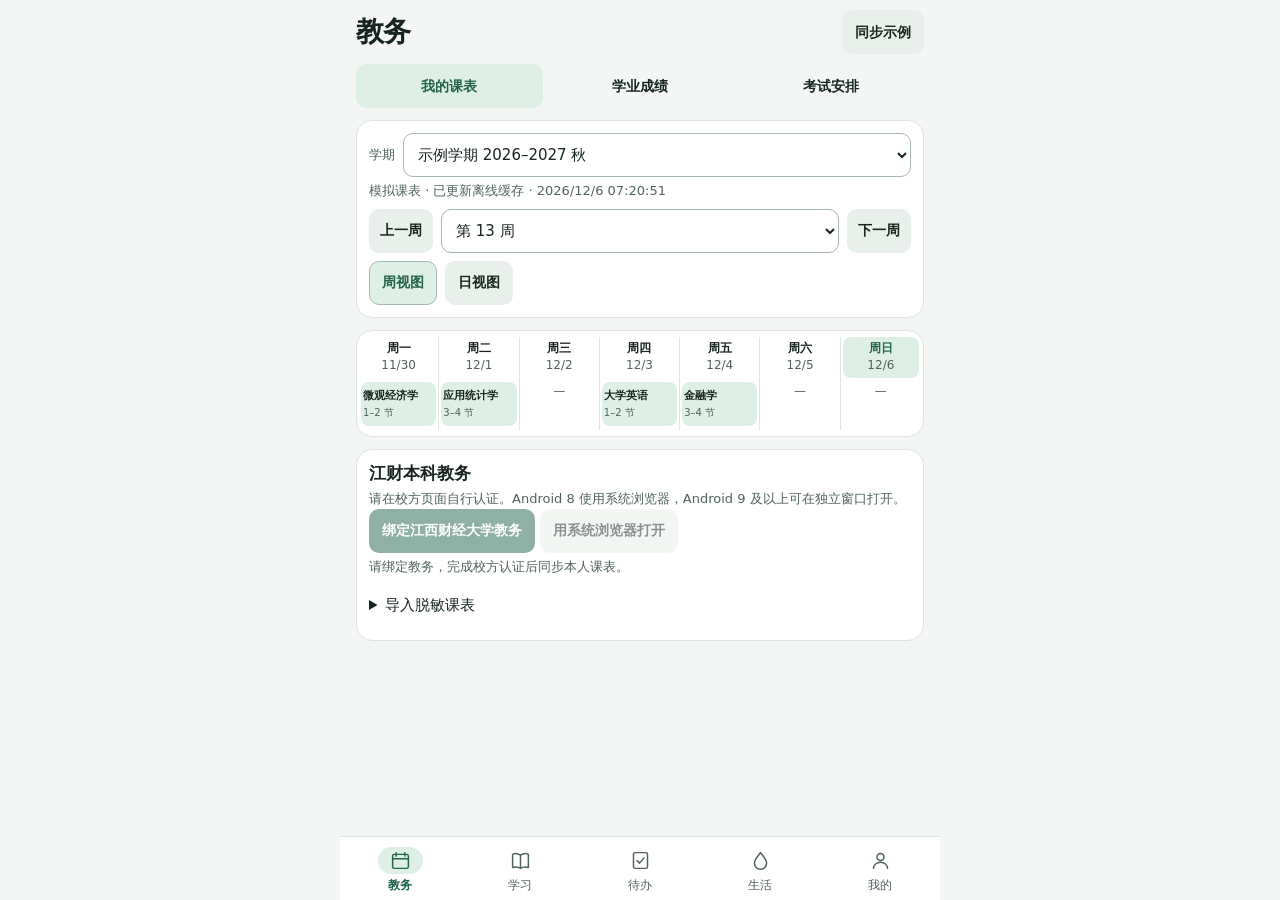
==== commit f6b779e5: "Migrate 798 service from HangYuanTong 0.52.0" ====
--- a/web/index.html
+++ b/web/index.html
@@ -6,6 +6,7 @@
   <meta http-equiv="Content-Security-Policy" content="default-src 'none'; script-src 'self'; style-src 'self'; img-src 'self' https://i.ilife798.com/api/v1/captcha/; base-uri 'none'; form-action 'none'">
   <title>酱菜通 · JiangCaiTong</title>
   <link rel="stylesheet" href="app.css">
+  <link rel="stylesheet" href="water-page.css">
   <script defer src="native.js"></script>
   <script defer src="academic.js"></script>
   <script defer src="jufe-academic.js"></script>
@@ -14,6 +15,7 @@
   <script defer src="learning.js"></script>
   <script defer src="study-activity.js"></script>
   <script defer src="water.js"></script>
+  <script defer src="water-page.js"></script>
   <script defer src="zhuli.js"></script>
   <script defer src="zhuli-devices.js"></script>
   <script defer src="zhuli-device-page.js"></script>
@@ -135,55 +137,270 @@
         <button class="btn" type="button" data-life="water" aria-controls="life-water" aria-pressed="true">校园饮水</button>
         <button class="btn" type="button" data-life="zhuli" aria-controls="life-zhuli" aria-pressed="false">校园洗浴</button>
       </nav>
-      <div class="scroll" id="life-water">
-        <div class="card pad">
-          <h2>慧生活798</h2>
-          <p class="sub status-note" id="waterStatus" role="status"></p>
-          <div class="controls">
-            <button class="btn primary" id="waterLoginOpen" hidden>手机验证码登录</button>
-            <button class="btn" id="waterOfficial" hidden>打开官方 App</button>
-            <button class="btn" id="waterVerify" type="button" hidden>核验用水会话</button>
-            <button class="btn" id="waterRefresh" hidden>刷新余额与设备</button>
-          </div>
-          <p class="sub" id="waterExternalHelp" hidden>可在官方 App 查看余额、设备和消费记录。</p>
-          <form id="waterForm" autocomplete="off" hidden>
-            <label>手机号<input id="phone" inputmode="numeric" type="tel" maxlength="11" required></label>
-            <label>图形验证码<input id="graph" maxlength="12"></label>
-            <div class="controls">
-              <img id="captcha" width="100" height="38" alt="慧生活图形验证码" hidden>
-              <button class="btn" type="button" id="loadCaptcha">加载验证码</button>
-              <button class="btn" type="button" id="sendSms">发送短信</button>
-            </div>
-            <label>短信验证码<input id="sms" inputmode="numeric" maxlength="10" required></label>
-            <div class="controls">
-              <button class="btn primary" type="submit" id="waterLogin">登录</button>
-              <button class="btn" type="button" id="waterLoginCancel">收起</button>
-            </div>
-          </form>
-        </div>
-        <div id="waterResults" hidden>
-          <section class="card pad"><h2>余额</h2><p id="balance" class="value">—</p></section>
-          <section class="card pad">
-            <h2>收藏设备</h2>
-            <p class="sub" id="deviceStatus"></p>
-            <div id="devices"></div>
-            <p class="sub status-note" id="waterSelected" role="status"></p>
-            <div class="controls">
-              <button class="btn primary" type="button" id="waterStart" hidden>开始用水</button>
-              <button class="btn primary" type="button" id="waterStop" hidden>结束用水</button>
-              <button class="btn" type="button" id="waterDismissUse" hidden>关闭操作提示</button>
-            </div>
-          </section>
-          <section class="card pad">
-            <h2>消费记录</h2>
-            <p class="sub" id="billStatus" role="status"></p>
-            <div id="bills"></div>
-            <div class="controls">
-              <button class="btn" id="billRefresh">查询记录</button>
-              <button class="btn" id="billMore" hidden>加载更多</button>
-            </div>
-          </section>
-        </div>
+      <div class="scroll jct-water" id="life-water">
+        <div class="controls"><button type="button" class="btn" id="jctWaterRefresh" hidden>刷新饮水与积分</button></div>
+<div class="card wtpad" id="wtAccounts">
+<div class="todohd">
+<span class="todotitle">账号</span>
+<span class="v muted">两个账号各管一半</span>
+</div>
+<div class="wtacc" id="wtAccDevice">
+<div class="wtacc-main">
+<b>设备登录</b>
+<span class="wtacc-sub" id="wtAccDeviceSub">接水 · 余额 · 设备列表</span>
+</div>
+<button class="btn" id="wtAccDeviceBtn" type="button">登录</button>
+</div>
+<div class="wtacc" id="wtAccScore">
+<div class="wtacc-main">
+<b>积分登录</b>
+<span class="wtacc-sub" id="wtAccScoreSub">积分 · 积分任务 · 签到</span>
+</div>
+<button class="btn" id="wtAccScoreBtn" type="button">登录</button>
+</div>
+<p class="tip note" hidden="" id="wtAccTip"></p>
+</div>
+<div hidden="" id="waterOff">
+<div class="card wtpad">
+<h2 id="wtLoginTitle">登录慧生活798</h2>
+<p class="sub">饮水机用它，和学校账号不通用。教学楼也一样，只登一次。</p>
+<p class="sub small" id="wtLoginWhy">短信验证码登录，不用密码。</p>
+</div>
+<div class="card wtpad">
+<label class="field">
+<span>手机号</span>
+<input autocomplete="tel" id="wtPhone" inputmode="numeric" maxlength="11" placeholder="慧生活798 注册的手机号" type="tel"/>
+</label>
+<label class="field">
+<span>图形验证码</span>
+<span class="wtcap">
+<input autocomplete="off" id="wtGraph" inputmode="latin" maxlength="8" placeholder="看图输入" type="text"/>
+
+<img alt="图形验证码，点一下换一张" class="wtcap-img" id="wtCapImg"/>
+</span>
+</label>
+<button class="pwdlost" id="wtCapNew" type="button">看不清？换一张</button>
+<label class="field">
+<span>短信验证码</span>
+<span class="wtcap">
+<input autocomplete="one-time-code" id="wtSms" inputmode="numeric" maxlength="8" placeholder="手机收到的数字" type="text"/>
+<button class="wtcap-send" id="wtSend" type="button">发送</button>
+</span>
+</label>
+<button class="btn primary block" id="wtLogin">登录</button>
+<button class="pwdlost" id="wtLoginCancel" type="button">取消</button>
+
+<p class="tip note" hidden="" id="wtTip"></p>
+</div>
+</div>
+<div class="card wtpad" hidden="" id="wtNeedLogin">
+
+<h2 id="wtNeedTitle">还没登录慧生活</h2>
+<p class="sub" id="wtNeedSub">接水、余额、积分任务都要先登录。</p>
+<button class="btn primary block" id="wtGoLogin">去登录</button>
+</div>
+<div hidden="" id="waterOn">
+
+<p class="tip note wtoff" hidden="" id="wtOffNote"></p>
+
+<div class="card warncard" hidden="" id="wtExpired">
+
+<h2 id="wtExpiredTitle">登录过期了</h2>
+<p class="sub" id="wtExpiredSub">隔一段时间会失效，重登一次就行。</p>
+<button class="btn primary block" id="wtRelogin">重新登录</button>
+</div>
+
+<div class="card">
+
+<div class="wtbal">
+<div class="wtbal-hd">
+
+<span class="wtbal-k">饮水余额</span>
+<span class="v muted" id="wtBalWhen"></span>
+</div>
+<div class="wtbal-top">
+
+<div class="wtbal-v" id="wtBalV">—</div>
+</div>
+
+<p class="tip note" hidden="" id="wtBalTip"></p>
+</div>
+
+
+
+<div class="wtstrip" hidden="" id="wtLast">
+<span class="wtstrip-t">
+<b>刚才那次</b>
+<span id="wtLastWhen"></span>
+</span>
+<span class="wtlast-v" id="wtLastV">—</span>
+<p class="tip note" hidden="" id="wtLastTip"></p>
+</div>
+
+<button aria-expanded="false" class="row tap" id="wtBillOpen">
+<span class="k">消费记录</span>
+<span class="rowend">
+<span class="v muted" id="wtBillBrief">—</span>
+<svg class="rowico cpchev" viewbox="0 0 24 24"><path d="M9 6l6 6-6 6"></path></svg>
+</span>
+</button>
+<div hidden="" id="wtBillBox">
+<div class="wtboxin">
+<div id="wtBills"></div>
+<p class="tip note" hidden="" id="wtBillTip"></p>
+<button class="btn block" hidden="" id="wtBillMore">加载更多</button>
+</div>
+</div>
+</div>
+
+<div class="card wtpad">
+<div class="todohd">
+<span class="todotitle">我的饮水机</span>
+<span class="v muted" id="wtDevN"></span>
+
+<span class="wtadd-hd">
+<span class="wtadd-lb">添加</span>
+<button aria-label="手动输入编号添加" class="wt-ico" id="wtDevType">
+
+<svg aria-hidden="true" viewbox="0 0 24 24">
+<rect height="13.2" rx="3.2" width="18.8" x="2.6" y="5.4"></rect>
+<g fill="currentColor" stroke="none">
+<circle cx="7.4" cy="9.5" r="1"></circle>
+<circle cx="12" cy="9.5" r="1"></circle>
+<circle cx="16.6" cy="9.5" r="1"></circle>
+<circle cx="7.4" cy="12.7" r="1"></circle>
+<circle cx="12" cy="12.7" r="1"></circle>
+<circle cx="16.6" cy="12.7" r="1"></circle>
+</g>
+<path d="M8.6 15.8h6.8"></path>
+</svg>
+</button>
+<button aria-label="扫码添加饮水机" class="wt-ico" id="wtDevAdd">
+<svg aria-hidden="true" viewbox="0 0 24 24">
+<path d="M4 8.6V6.4A2.4 2.4 0 0 1 6.4 4h2.2"></path>
+<path d="M15.4 4h2.2A2.4 2.4 0 0 1 20 6.4v2.2"></path>
+<path d="M20 15.4v2.2a2.4 2.4 0 0 1-2.4 2.4h-2.2"></path>
+<path d="M8.6 20H6.4A2.4 2.4 0 0 1 4 17.6v-2.2"></path>
+<path d="M4.2 12h15.6"></path>
+</svg>
+</button>
+
+
+</span>
+</div>
+<div id="wtDevs"></div>
+<p class="tip note" hidden="" id="wtDevTip"></p>
+
+<p class="tip note" id="wtRisk">接水会真的出水扣钱；充值、绑一卡通去慧生活798 里做。</p>
+
+<button class="row tap" hidden="" id="wtDevShow">
+<span class="k">已隐藏的饮水机</span>
+<span class="rowend">
+<span class="v muted" id="wtDevHideN">—</span>
+<svg class="rowico" viewbox="0 0 24 24"><path d="M9 6l6 6-6 6"></path></svg>
+</span>
+</button>
+</div>
+
+<div class="card wtpad" id="wtScoreCard">
+<div class="todohd">
+<span class="todotitle">积分</span>
+</div>
+<div class="wtpair">
+<div class="wtpair-i">
+<span class="wtpair-k">可用</span>
+
+<span class="wtpair-v" id="wtScoreValid">—</span>
+</div>
+<div class="wtpair-i">
+<span class="wtpair-k">累计</span>
+<span class="wtpair-v" id="wtScoreTotal">—</span>
+</div>
+</div>
+<p class="tip note" hidden="" id="wtScoreTip"></p>
+
+<button class="row tap" hidden="" id="wtExOpen">
+<span class="k">兑换成余额</span>
+<span class="rowend">
+<span class="v muted">1000 分 = ¥1</span>
+<svg class="rowico" viewbox="0 0 24 24"><path d="M9 6l6 6-6 6"></path></svg>
+</span>
+</button>
+<div hidden="" id="wtExBox">
+
+<button class="row tap" disabled="" id="wtExTo">
+<span class="k">兑换到</span>
+<span class="rowend">
+<span class="v muted" id="wtExWallet">—</span>
+<svg class="rowico" hidden="" id="wtExChev" viewbox="0 0 24 24">
+<path d="M9 6l6 6-6 6"></path>
+</svg>
+</span>
+</button>
+<div class="wtchips" id="wtExUnits">
+<button class="wtchip" data-unit="100" type="button">100 分</button>
+<button class="wtchip" data-unit="1000" type="button">1000 分</button>
+</div>
+<div class="wtqty">
+<button class="wtqty-btn" id="wtExMinus" type="button">−</button>
+<span class="wtqty-v" id="wtExQty">1</span>
+<button class="wtqty-btn" id="wtExPlus" type="button">+</button>
+</div>
+<p class="tip note" id="wtExSum"></p>
+
+<div class="wtExBtns">
+<button class="btn" id="wtExMax">全部兑换</button>
+<button class="btn primary" id="wtExGo">兑换</button>
+</div>
+<p class="tip note" hidden="" id="wtExMsg"></p>
+<button class="btn" id="wtExchangeHistory" type="button">兑换记录</button>
+</div>
+
+<div class="wtsec" id="wtTaskCard">
+
+
+<div class="todohd">
+<button aria-expanded="false" class="taskopen" id="wtTaskOpen">
+<span class="todotitle">积分任务</span>
+<span class="v muted" id="wtTaskCount"></span>
+<svg class="rowico cpchev" viewbox="0 0 24 24"><path d="M9 6l6 6-6 6"></path></svg>
+</button>
+<button class="todobtn solid" hidden="" id="wtRunAll">一键完成</button>
+</div>
+
+<p class="tip note" hidden="" id="wtMissionTip"></p>
+
+
+<div hidden="" id="wtTaskBox">
+
+<div class="wtrun" hidden="" id="wtRunNow">
+<div class="wtrun-hd">
+<span class="wtrun-name" id="wtRunNowName">正在进行</span>
+<span class="wtrun-cnt" id="wtRunNowCnt">0/0</span>
+</div>
+<div class="wtrun-bar"><i class="wtrun-fill" id="wtRunNowFill"></i></div>
+<p class="wtrun-sub" id="wtRunNowSub"></p>
+</div>
+<div id="wtMissions"></div>
+
+
+<button class="btn block" hidden="" id="wtRunStop">停下</button>
+<p class="tip note" hidden="" id="wtRunPace"></p>
+</div>
+</div>
+</div>
+<div class="card">
+
+<button class="row tap" id="wtOpenApp">
+<span class="k">打开慧生活798</span>
+<span class="rowend">
+<span class="v muted" id="wtPhoneShown">—</span>
+<svg class="rowico" viewbox="0 0 24 24"><path d="M9 6l6 6-6 6"></path></svg>
+</span>
+</button>
+
+</div>
+</div>
       </div>
       <div class="scroll" id="life-zhuli" hidden>
         <section class="card pad">
@@ -303,5 +520,51 @@
     </div>
     <div class="toast" id="toast" role="status" hidden></div>
   </div>
+<div class="wtterms jct-water" hidden="" id="wtTerms">
+<div class="wtterms-box">
+<h2 class="wtterms-h">用之前先读一下</h2>
+<div class="wtterms-body">
+<p><b>这不是官方功能。</b>本页功能是照 <b>WaterWidget</b>（nocookies111/life-798，MIT 许可）公开的说明自己写的，与它作者无关，也不代表慧生活798 官方。</p>
+<p><b>请只操作你本人有权使用的账户和设备</b>，并遵守平台的服务规则。</p>
+<p class="wtterms-h2">积分风险（原文照抄自那个项目）</p>
+<p>运行积分任务可能触发官方平台的限制或风控，请在使用前充分了解以下风险：</p>
+<p>1. 积分损失：账号积分可能被扣除、清零或冻结，已经获得的积分也可能无法继续使用。</p>
+<p>2. 无法获取积分：任务可能失败、奖励不到账，或长期无法继续获取积分；提示成功不代表实际到账。</p>
+<p>3. 账号风控：账号可能被限制登录、限制功能或冻结，具体处理以官方平台为准。</p>
+<p>请谨慎使用重要账号，优先通过官方渠道完成任务；出现异常时立即停止任务，并联系官方核实。</p>
+<p class="wtterms-h2">免责声明（原文照抄）</p>
+<p>按现状提供，不保证可用、准确或结果，风险自负；法律规定不得免除的责任不在此列。</p>
+<p class="wtterms-h2">另外几条</p>
+<p>· <b>不后台签到</b>：没有定时任务，不打开 App 就不会动你的账号。</p>
+<p>· <b>按次数跑</b>：平台让做几次就做几次，每次隔 30 秒，用完就停。</p>
+<p>· <b>跑完会核对</b>：平台说成功不等于到账，跑完会再读一次积分。</p>
+<p>· <b>充值和下单不做</b>：涉及钱的操作请去慧生活798 里做。</p>
+<p>· <b>接水不弹确认</b>：点了就出水扣钱，停止也一样。</p>
+</div>
+<button class="btn primary block" id="wtTermsOk">我已阅读，知道了</button>
+</div>
+</div>
+<div class="scan jct-water" hidden="" id="wtScan">
+<div class="scan-bar">
+<span>扫码添加饮水机</span>
+<button aria-label="关闭" class="scan-x" id="wtScanClose">
+<svg viewbox="0 0 24 24"><path d="M6 6l12 12M18 6L6 18"></path></svg>
+</button>
+</div>
+<div class="scan-stage">
+<video autoplay="" id="wtScanV" muted="" playsinline=""></video>
+<div class="scan-frm"></div>
+
+<div class="scan-wait" id="wtScanWait">
+<svg aria-hidden="true" viewbox="0 0 24 24">
+<path d="M4 8.6A2.6 2.6 0 0 1 6.6 6h1.5l1.2-1.8h5.4L15.9 6h1.5A2.6 2.6 0 0 1 20 8.6v7.8A2.6 2.6 0 0 1 17.4 19H6.6A2.6 2.6 0 0 1 4 16.4z"></path>
+<circle cx="12" cy="12.2" r="3.1"></circle>
+</svg>
+<span id="wtScanWaitT">正在打开相机…</span>
+</div>
+</div>
+<p class="scan-hint" id="wtScanTip">把二维码放进框里</p>
+<button class="scan-paste" id="wtScanPaste">粘贴二维码内容</button>
+</div>
 </body>
 </html>
--- a/web/water-page.css
+++ b/web/water-page.css
@@ -0,0 +1,677 @@
+/* HangYuanTong 0.52.0 water styles, limited to the Life water page. MIT. */
+.jct-water {
+  --accent-glow: var(--accent-soft);
+  --accent-grad: var(--accent);
+  --active: var(--accent-soft);
+  --bad: var(--danger);
+  --danger-btn: var(--danger);
+  --danger-fill: var(--danger-bg);
+  --danger-text: var(--danger);
+  --ease-soft: ease-out;
+  --gap-card: 10px;
+  --ok: var(--success);
+  --primary: var(--accent);
+  --r: var(--radius);
+  --r-ctl: var(--control-radius);
+  --rule: var(--line);
+  --shadow-card: var(--shadow-sheet);
+  --warn-line: var(--warn);
+  --warn-text: var(--warn);
+}
+.jct-water-dialog {
+  max-width: min(420px, 90vw);
+  max-height: 85vh;
+  color: var(--text);
+  background: var(--card);
+  border: 1px solid var(--line);
+  border-radius: var(--radius);
+  padding: 16px;
+}
+.jct-water-dialog input { display: block; width: 100%; margin-bottom: 8px; }
+.jct-water-dialog .btn { margin: 4px; }
+.jct-water-dialog::backdrop { background: #0007; }
+.jct-water > .card, .jct-water #waterOn > .card, .jct-water #waterOff > .card {
+  margin-bottom: 10px;
+}
+.jct-water .btn,
+.jct-water .row.tap {
+  touch-action: manipulation;
+}
+.jct-water .btn {
+  -webkit-user-select: none; user-select: none;
+  -webkit-touch-callout: none;
+}
+.jct-water .btn {
+  height: 46px; padding: 0 20px; border: 0; border-radius: var(--r-ctl);
+  font-size: 15px; font-weight: 600; font-family: inherit;
+  background: var(--rule); color: var(--text);
+
+  transition: transform .12s var(--ease-soft), opacity .12s var(--ease-soft);
+}
+.jct-water .btn.primary {
+  background: var(--accent-grad); color: var(--primary-ink);
+  box-shadow: var(--accent-glow);
+}
+.jct-water .btn.danger { background: var(--danger-btn); color: #fff; }
+.jct-water .btn.block { width: 100%; display: block; }
+.jct-water .btn:active:not([disabled]) { opacity: .85; transform: scale(.98); }
+.jct-water .btn[disabled] { opacity: .55; }
+.jct-water .wtExBtns { display: flex; gap: 8px; margin-top: 2px; }
+.jct-water .wtExBtns .btn { flex: 1 1 0; min-width: 0; padding: 0 12px; }
+.jct-water .wtautoex { padding: 0; border-bottom: 0; min-height: 40px; margin-top: 4px; }
+.jct-water .wtautoex .k { font-size: 13px; color: var(--sub); }
+.jct-water .card {
+
+  background: #ffffff;
+  background-image:
+    linear-gradient(160deg, #ffffff 0%, #fbfdff 100%);
+  border-radius: var(--r);
+  box-shadow: 0 0 0 .5px rgba(23, 54, 102, .055), var(--shadow-card);
+  margin-bottom: var(--gap-card); overflow: hidden;
+}
+@media (prefers-color-scheme: dark) {
+.jct-water .card {
+    background: rgba(23, 36, 60, .72);
+    border-color: rgba(255, 255, 255, .09);
+    background-image:
+      linear-gradient(135deg, rgba(255, 255, 255, .06) 0%, rgba(255, 255, 255, 0) 46%);
+  }
+}
+.jct-water .row {
+  display: flex; align-items: center; justify-content: space-between;
+  gap: 12px; padding: 12px 16px;
+
+  min-height: 44px;
+  border-bottom: .5px solid var(--line);
+  font-size: 15px; width: 100%;
+  background: transparent; border-left: 0; border-right: 0; border-top: 0;
+  color: var(--text); font-family: inherit; text-align: left;
+}
+.jct-water .row:last-child { border-bottom: 0; }
+.jct-water .row.tap:active { background: var(--line); }
+.jct-water .row .k { color: var(--text); flex: 0 0 auto; }
+.jct-water .row .v { color: var(--sub); text-align: right; overflow: hidden; text-overflow: ellipsis; white-space: nowrap; }
+.jct-water .row .v.muted { color: var(--sub); font-size: 13px; }
+.jct-water .rowend { display: flex; align-items: center; gap: 4px; min-width: 0; }
+.jct-water .rowico {
+  width: 15px; height: 15px; flex: 0 0 auto; color: var(--sub);
+  fill: none; stroke: currentColor; stroke-width: 1.8;
+  stroke-linecap: round; stroke-linejoin: round;
+}
+.jct-water .wt-ico {
+  flex: 0 0 auto; width: 44px; height: 44px; padding: 0;
+  border: 0; background: transparent;
+  display: flex; align-items: center; justify-content: center;
+}
+.jct-water .wt-ico svg {
+  width: 34px; height: 34px; padding: 7px; box-sizing: border-box;
+  flex: 0 0 auto; color: var(--text);
+  background: var(--fill); border-radius: 50%;
+  fill: none; stroke: currentColor; stroke-width: 1.7;
+  stroke-linecap: round; stroke-linejoin: round;
+}
+.jct-water .wt-ico:active svg { background: var(--active); }
+.jct-water .wt-nfc-wait {
+  display: flex; align-items: center; gap: 9px;
+  margin: 14px 0 4px; padding: 12px 14px;
+  background: var(--fill); border-radius: var(--r-ctl);
+  font-size: 13px; line-height: 1.5; color: var(--sub);
+}
+.jct-water .wt-nfc-dot {
+  flex: 0 0 auto; width: 9px; height: 9px; border-radius: 50%;
+  background: var(--accent);
+  animation: wtNfcPulse 1.1s ease-in-out infinite;
+}
+@media (prefers-reduced-motion: reduce) {
+.jct-water .wt-nfc-dot { animation: none; opacity: .9; }
+}
+.jct-water .row.danger { color: var(--danger); justify-content: center; font-weight: 500; }
+.jct-water .todohd { display: flex; align-items: center; gap: 10px; margin-bottom: 4px; }
+.jct-water .todotitle { flex: 1 1 auto; font-size: 15px; font-weight: 600; }
+.jct-water .todobtn {
+  flex: 0 0 auto; height: 32px; padding: 0 12px;
+  border: 1px solid var(--line-strong); border-radius: 999px;
+  background: transparent; color: var(--accent);
+  font-family: inherit; font-size: 13px; font-weight: 500;
+  cursor: pointer;
+}
+.jct-water .todobtn:disabled { color: var(--sub); cursor: default; }
+.jct-water .todobtn:active:not(:disabled) { background: var(--accent-soft); }
+.jct-water .todobtn.solid {
+  background: var(--primary); color: var(--primary-ink);
+  border-color: transparent; font-weight: 600;
+}
+.jct-water .todobtn.solid:disabled { background: var(--fill); color: var(--sub); }
+.jct-water .todobtn.solid:active:not(:disabled) { background: var(--primary); opacity: .82; }
+.jct-water .taskopen {
+  flex: 1 1 auto; min-width: 0; min-height: 32px;
+  display: flex; align-items: center; gap: 8px;
+  padding: 0; margin: 0; background: none; border: 0;
+  font: inherit; color: inherit; text-align: left;
+  -webkit-tap-highlight-color: transparent;
+}
+.jct-water .taskopen .todotitle { flex: 0 0 auto; }
+.jct-water .taskopen .v { flex: 1 1 auto; min-width: 0; text-align: right; }
+.jct-water .field { display: block; margin-bottom: 12px; }
+.jct-water .field span { display: block; font-size: 13px; color: var(--sub); margin-bottom: 4px; }
+.jct-water .field input {
+  width: 100%; height: 44px; padding: 0 12px;
+  border: 1px solid var(--line-strong); border-radius: var(--r-ctl);
+  background: var(--bg); color: var(--text);
+  font-size: 15px; font-family: inherit;
+}
+.jct-water .field input:focus { outline: none; border-color: var(--accent); }
+.jct-water .pwdlost {
+  display: flex; align-items: center;
+  min-height: 32px; margin: -6px 0 14px; padding: 0;
+  border: 0; background: none; font-family: inherit;
+  font-size: 13px; color: var(--accent); cursor: pointer; text-align: left;
+}
+.jct-water .pwdlost::after { content: "›"; margin-left: 4px; font-size: 15px; opacity: .7; }
+.jct-water .warncard {
+  background: var(--warn-bg);
+  border: 1px solid var(--warn-line);
+  color: var(--warn-text);
+
+  padding: 14px 16px;
+}
+.jct-water .warncard h2 { font-size: 15px; margin: 0 0 4px; font-weight: 600; color: var(--warn-text); }
+.jct-water .warncard .sub { color: var(--warn-text); opacity: .82; margin: 0 0 12px; }
+.jct-water .warncard .field span { color: var(--warn-text); opacity: .82; }
+.jct-water .warncard .btn.primary { margin-top: 2px; }
+.jct-water .warncard .tip { color: var(--danger); }
+.jct-water .tip { font-size: 13px; margin: 10px 0 0; min-height: 18px; color: var(--danger); text-align: center; }
+.jct-water.wtpop {
+  position: fixed; z-index: 50;
+  min-width: 164px; max-width: 250px; padding: 6px;
+  border-radius: 14px; background: var(--card);
+  border: .5px solid var(--line);
+  box-shadow: 0 12px 32px rgba(20, 50, 100, .20), 0 2px 6px rgba(20, 50, 100, .10);
+  animation: wtpop-in .12s ease-out;
+}
+.jct-water.wtpop.up { animation-name: wtpop-up; }
+.jct-water.wtpop-i {
+  display: block; width: 100%; padding: 10px 12px;
+  border: 0; border-radius: 9px; background: none;
+  font-family: inherit; font-size: 14px; color: var(--text); text-align: left;
+}
+.jct-water.wtpop-i:active { background: var(--line); }
+.jct-water.wtpop-i.danger { color: var(--danger-text, #c0392b); }
+.jct-water.wtpop-t { padding: 8px 12px 0; font-size: 14px; font-weight: 600; }
+.jct-water.wtpop-s {
+  padding: 4px 12px 10px; font-size: 12px; line-height: 1.5; color: var(--sub);
+}
+.jct-water.wtpop-btns { display: flex; gap: 6px; padding: 0 6px 6px; }
+.jct-water.wtpop-btn {
+  flex: 1 1 0; min-width: 0; height: 38px; padding: 0 8px;
+  border: 0; border-radius: 9px; background: var(--rule);
+  font-family: inherit; font-size: 14px; font-weight: 600; color: var(--text);
+}
+.jct-water.wtpop-btn.danger { background: var(--danger-btn); color: #fff; }
+.jct-water.wtpop-btn:active { opacity: .85; }
+.jct-water.scan {
+  position: fixed; inset: 0; z-index: 70; background: #000;
+  display: flex; flex-direction: column;
+  padding: calc(6px + env(safe-area-inset-top)) 0 calc(14px + env(safe-area-inset-bottom));
+}
+.jct-water.scan-bar {
+  flex: none; height: 44px; padding-left: 18px;
+  display: flex; align-items: center; justify-content: space-between;
+  color: #fff; font-size: 15px; font-weight: 600;
+}
+.jct-water.scan-x {
+  width: 44px; height: 44px; border: 0; background: transparent; color: #fff;
+  display: grid; place-items: center;
+}
+.jct-water.scan-x svg {
+  width: 20px; height: 20px; fill: none; stroke: currentColor;
+  stroke-width: 1.9; stroke-linecap: round;
+}
+.jct-water.scan-stage { flex: 1 1 auto; min-height: 0; position: relative; overflow: hidden; }
+.jct-water.scan-stage video {
+  position: absolute; inset: 0; width: 100%; height: 100%;
+  object-fit: cover; background: #000;
+}
+.jct-water.scan-frm {
+  position: absolute; left: 50%; top: 50%; transform: translate(-50%, -50%);
+  width: 62vw; height: 62vw; max-width: 260px; max-height: 260px;
+  border: 2px solid rgba(255, 255, 255, .92); border-radius: var(--r);
+  box-shadow: 0 0 0 100vmax rgba(0, 0, 0, .45);
+}
+.jct-water.scan-wait {
+  position: absolute; inset: 0; z-index: 2; pointer-events: none;
+  display: flex; flex-direction: column; align-items: center; justify-content: center;
+  gap: 14px; padding: 0 40px; background: #000;
+  color: rgba(255, 255, 255, .74); font-size: 15px; text-align: center;
+}
+.jct-water.scan-wait svg {
+  width: 46px; height: 46px; flex: none;
+  fill: none; stroke: currentColor;
+  stroke-width: 1.5; stroke-linecap: round; stroke-linejoin: round;
+  animation: scanPulse 1.6s ease-in-out infinite;
+}
+.jct-water.scan-wait[hidden] { display: none; }
+.jct-water.scan.bad .scan-wait { background: rgba(0, 0, 0, .82); }
+.jct-water.scan.bad .scan-wait svg { animation: none; color: #ff9f9a; }
+.jct-water.scan.bad .scan-frm { display: none; }
+.jct-water.scan-hint {
+  flex: none; color: #fff; font-size: 13px; line-height: 1.45; text-align: center;
+  margin: 14px 24px 10px; min-height: 18px;
+}
+.jct-water.scan-paste {
+  flex: none; align-self: center; height: 44px; padding: 0 18px;
+  border: 0; border-radius: var(--r-ctl);
+  background: rgba(255, 255, 255, .16); color: #fff;
+  font-size: 15px; font-family: inherit;
+}
+.jct-water.scan-paste:active { background: rgba(255, 255, 255, .26); }
+.jct-water #wtBillOpen[aria-expanded="false"] { border-bottom: 0; }
+.jct-water #wtBillMore { margin-top: 8px; }
+.jct-water .tip.note { color: var(--sub); text-align: left; font-size: 13px; line-height: 1.55; }
+.jct-water .tip.note.bad { color: var(--danger); }
+.jct-water #wtBillOpen[aria-expanded="true"] .cpchev { transform: rotate(90deg); }
+.jct-water .note {
+  font-size: 13px; color: var(--sub); line-height: 1.6;
+  margin: 10px 0 0; text-align: left;
+}
+.jct-water .autorow {
+  display: flex; align-items: center; gap: 8px;
+  width: 100%; min-height: 44px; margin: 10px 0 0; padding: 10px 0 0;
+  background: none; border: 0; border-top: 1px solid var(--line);
+  color: var(--text); font-size: 15px; text-align: left;
+  -webkit-tap-highlight-color: transparent;
+}
+.jct-water .autorow .v { flex: 0 0 auto; color: var(--sub); font-size: 13px; }
+.jct-water .autorow:active { opacity: .55; }
+.jct-water .acc-note {
+  margin: 2px 2px 10px;
+  font-size: 13px; line-height: 1.55; color: var(--sub);
+}
+.jct-water .acc-note:last-child { margin: 10px 2px 0; }
+.jct-water .field .wtcap {
+  display: flex; gap: 8px; align-items: stretch;
+  margin-bottom: 0; font-size: inherit; color: inherit;
+}
+.jct-water .field .wtcap input { flex: 1 1 auto; min-width: 0; display: block; }
+.jct-water .wtcap-img {
+  flex: 0 0 auto; width: 108px; height: 44px;
+  border: 1px solid var(--line-strong); border-radius: var(--r-ctl);
+  background: var(--bg); object-fit: contain; cursor: pointer;
+}
+.jct-water .wtcap-img:not([src]),
+.jct-water .wtcap-img.bad {
+  background: var(--fill);
+}
+.jct-water .wtcap-send {
+  flex: 0 0 auto; min-width: 88px; height: 44px; padding: 0 14px;
+  border: 1px solid var(--line-strong); border-radius: var(--r-ctl);
+  background: transparent; color: var(--accent);
+  font-family: inherit; font-size: 15px; font-weight: 500; cursor: pointer;
+}
+.jct-water .wtcap-send[disabled] { color: var(--sub); opacity: .6; cursor: default; }
+.jct-water .wtcap-send:active:not([disabled]) { background: var(--accent-soft); }
+.jct-water .wtadd-hd { flex: 0 0 auto; display: inline-flex; align-items: center; gap: 2px; }
+.jct-water .wtadd-lb { font-size: 13px; color: var(--sub); margin-right: 2px; }
+.jct-water .wtadd-hd .wt-ico { width: 34px; height: 34px; }
+.jct-water .wtadd-hd .wt-ico svg { width: 28px; height: 28px; padding: 5px; }
+.jct-water .wtoff {
+  margin: 0 4px 8px; padding: 6px 10px;
+  background: var(--warn-bg); border: 1px solid var(--warn-line);
+  border-radius: var(--r-ctl); color: var(--warn-text);
+  font-size: 13px; line-height: 1.5;
+}
+.jct-water .wtpad { padding: 8px 16px 8px; }
+.jct-water .wtpad > h2 {
+  font-size: 17px; font-weight: 600; letter-spacing: -.2px; margin: 0 0 4px;
+}
+.jct-water .wtpad.wtbal { padding-bottom: 10px; }
+.jct-water .wtbal-hd {
+  display: flex; align-items: baseline; gap: 10px;
+}
+.jct-water .wtbal-k { flex: 1 1 auto; font-size: 13px; color: var(--sub); }
+.jct-water .wtbal-top {
+
+  display: flex; align-items: center; gap: 14px;
+
+  flex-wrap: wrap;
+}
+.jct-water .wtbal-v {
+  flex: 0 0 auto;
+  font-size: 34px; font-weight: 600; line-height: 1.1;
+  letter-spacing: -.6px; margin: 8px 0;
+
+  font-variant-numeric: tabular-nums;
+}
+.jct-water .wtbal-v.unknown { font-size: 15px; font-weight: 500; color: var(--sub); letter-spacing: 0; }
+.jct-water .wtbal-v .unit { font-size: 15px; font-weight: 600; margin-right: 1px; }
+.jct-water .wtstat {
+  flex: 1 1 190px; min-width: 0;
+  display: flex; gap: 10px;
+}
+.jct-water .wtstat-i { flex: 1 1 0; min-width: 0; text-align: right; }
+.jct-water .wtstat-k { display: block; font-size: 11px; color: var(--sub); line-height: 1.3; }
+.jct-water .wtstat-v {
+  display: block; font-size: 15px; font-weight: 600;
+  line-height: 1.25; margin-top: 1px;
+  font-variant-numeric: tabular-nums;
+  white-space: nowrap;
+}
+.jct-water .wtstat-v.unknown { font-size: 13px; font-weight: 500; color: var(--sub); }
+.jct-water .wtstat-v.lower { font-weight: 500; color: var(--sub); }
+.jct-water .wtstat-w {
+  display: block;
+  font-size: 11px; line-height: 1.3; color: var(--sub);
+  font-variant-numeric: tabular-nums;
+  white-space: nowrap;
+}
+.jct-water .wtstat-w:empty { display: none; }
+.jct-water .wtuserow {
+  display: flex; align-items: center; gap: 6px;
+  width: 100%; min-height: 44px; margin-top: 4px; padding: 0;
+  border: 0; background: transparent; color: var(--sub);
+  font-family: inherit; font-size: 13px; text-align: left;
+}
+.jct-water .wtuserow span { flex: 1 1 auto; min-width: 0; }
+.jct-water .wtuserow .rowico { width: 16px; height: 16px; flex: 0 0 auto; }
+.jct-water .wtuserow:active { opacity: .6; }
+.jct-water .wtusefields { display: flex; align-items: flex-end; gap: 8px; margin-top: 4px; }
+.jct-water .wtusef { flex: 1 1 0; min-width: 0; }
+.jct-water .wtusef > span { display: block; margin-bottom: 4px; font-size: 11px; color: var(--sub); }
+.jct-water .wtusef input {
+  width: 100%; height: 44px; box-sizing: border-box; padding: 0 10px;
+  border: 1px solid var(--line-strong); border-radius: var(--r-ctl);
+  background: transparent; color: var(--text);
+  font-family: inherit; font-size: 15px;
+  font-variant-numeric: tabular-nums;
+}
+.jct-water .wtusef input:focus { outline: 2px solid var(--primary); outline-offset: -1px; }
+.jct-water .wtuseop { padding-bottom: 12px; font-size: 13px; color: var(--sub); }
+.jct-water .wtusebtns { display: flex; align-items: center; gap: 8px; margin-top: 10px; }
+.jct-water .wtuseGap { flex: 1 1 auto; }
+.jct-water .wtdev {
+  display: flex; align-items: center; gap: 10px;
+  min-height: 52px; padding: 4px 0;
+  border-bottom: 1px solid var(--rule);
+}
+.jct-water .wtdev:last-child { border-bottom: 0; }
+.jct-water .wtdev-main {
+  flex: 1 1 auto; min-width: 0;
+  display: flex; align-items: center;
+}
+.jct-water .wtdev-name {
+  font-size: 15px; line-height: 1.28; color: var(--text);
+  overflow: hidden; text-overflow: ellipsis; white-space: nowrap;
+}
+.jct-water .wtdev-go {
+  flex: 0 0 auto; min-width: 64px; height: 44px; padding: 0 16px;
+  border: 1px solid var(--line-strong); border-radius: 999px;
+  background: transparent; color: var(--text);
+  font-family: inherit; font-size: 15px; font-weight: 500;
+}
+.jct-water .wtdev-go:active { background: var(--active); }
+.jct-water .wtdev-go.stop {
+  background: var(--danger-btn); border-color: var(--danger-btn); color: #fff;
+}
+.jct-water .wtdev-go.stop:active { opacity: .82; background: var(--danger-btn); }
+.jct-water .wtdev-go:disabled { opacity: .66; }
+.jct-water .wtdev-main.has-sub { flex-direction: column; align-items: flex-start; gap: 1px; }
+.jct-water .wtdev-sub {
+  max-width: 100%; font-size: 12px; line-height: 1.3; color: var(--sub);
+  overflow: hidden; text-overflow: ellipsis; white-space: nowrap;
+}
+.jct-water .wtdev-more {
+  flex: 0 0 auto; width: 44px; height: 44px; margin: 0 -12px 0 -2px;
+  padding: 0; border: 0; background: transparent; color: var(--sub);
+  display: flex; align-items: center; justify-content: center;
+}
+.jct-water .wtdev-more:active { background: var(--active); border-radius: var(--r-ctl); }
+.jct-water .wtdev-more svg { width: 20px; height: 20px; fill: currentColor; stroke: none; }
+.jct-water .wtlive-dot {
+  flex: 0 0 auto; width: 8px; height: 8px; border-radius: 50%;
+  background: var(--danger-fill);
+
+  animation: wtlive 1.6s ease-in-out infinite;
+}
+@media (prefers-reduced-motion: reduce) {
+.jct-water .wtlive-dot { animation: none; }
+}
+.jct-water .wtlive-txt b { font-size: 15px; font-weight: 600; }
+.jct-water .wtlive-txt span { font-size: 13px; color: var(--sub); }
+.jct-water .wtlive .btn {
+  flex: 0 0 auto; width: auto; min-height: 36px; padding: 0 14px;
+  font-size: 15px; border-radius: var(--r-ctl);
+}
+.jct-water .wtlast-v {
+  font-size: 22px; font-weight: 600; line-height: 1.2; margin-top: 2px;
+  font-variant-numeric: tabular-nums;
+}
+.jct-water .wtlast-v.unknown { font-size: 15px; font-weight: 500; color: var(--sub); }
+.jct-water .wtpair { display: flex; align-items: baseline; gap: 18px; margin-top: 1px; }
+.jct-water .wtpair-i { display: flex; align-items: baseline; gap: 6px; min-width: 0; }
+.jct-water .wtpair-k { font-size: 13px; color: var(--sub); }
+.jct-water .wtpair-v {
+  font-size: 17px; font-weight: 600; line-height: 1.2;
+  font-variant-numeric: tabular-nums;
+}
+.jct-water .wtpair-v.unknown { font-size: 13px; font-weight: 500; color: var(--sub); }
+.jct-water .wtgain {
+  margin-left: 2px; font-size: 14px; font-weight: 600;
+  color: var(--accent); font-variant-numeric: tabular-nums;
+}
+.jct-water .wtbill {
+  display: flex; align-items: baseline; gap: 10px;
+  padding: 9px 0; border-bottom: 1px solid var(--rule);
+}
+.jct-water .wtbill:last-child { border-bottom: 0; }
+.jct-water .wtbill-main { flex: 1 1 auto; min-width: 0; }
+.jct-water .wtbill-t1 {
+  display: block; font-size: 15px;
+  overflow: hidden; text-overflow: ellipsis; white-space: nowrap;
+}
+.jct-water .wtbill-t2 { display: block; font-size: 13px; color: var(--sub); margin-top: 1px; }
+.jct-water .wtbill-money {
+  flex: 0 0 auto; font-size: 15px; font-weight: 600;
+  font-variant-numeric: tabular-nums;
+}
+.jct-water .wtbill-money.unknown { font-size: 13px; font-weight: 400; color: var(--sub); }
+.jct-water .wtmission {
+  display: flex; align-items: baseline; gap: 10px;
+  padding: 9px 0; border-bottom: 1px solid var(--rule);
+}
+.jct-water .wtmission:last-child { border-bottom: 0; }
+.jct-water .wtmission-t {
+  flex: 1 1 auto; min-width: 0; font-size: 15px;
+  overflow: hidden; text-overflow: ellipsis; white-space: nowrap;
+}
+.jct-water .wtmission-s {
+  flex: 0 0 auto; font-size: 13px; color: var(--sub);
+  font-variant-numeric: tabular-nums;
+}
+.jct-water .wtmission-s.unknown { font-size: 13px; }
+.jct-water .wtmission-st { flex: 0 0 auto; font-size: 13px; font-variant-numeric: tabular-nums; }
+.jct-water .wtmission-l {
+  flex: 0 0 auto; font-size: 11px; color: var(--sub);
+  font-variant-numeric: tabular-nums;
+}
+.jct-water .wtmission-st.wait { color: var(--sub); }
+.jct-water .wtmission-st.ok { color: var(--ok); font-weight: 600; }
+.jct-water .wtmission-st.bad { color: var(--danger); font-weight: 600; }
+.jct-water .wtmission.done .wtmission-t { color: var(--sub); }
+.jct-water .wtmission.done .wtmission-s { color: var(--sub); }
+.jct-water .wtmission.on { background: var(--accent-soft); border-radius: 6px; padding-left: 6px; padding-right: 6px; }
+.jct-water .wtrun { padding: 4px 0 2px; }
+.jct-water .wtrun-hd { display: flex; align-items: baseline; gap: 10px; }
+.jct-water .wtrun-name {
+  flex: 1 1 auto; min-width: 0; font-size: 15px; font-weight: 600;
+  color: var(--text);
+  overflow: hidden; text-overflow: ellipsis; white-space: nowrap;
+}
+.jct-water .wtrun-cnt {
+  flex: 0 0 auto; font-size: 13px; color: var(--sub);
+  font-variant-numeric: tabular-nums;
+}
+.jct-water .wtrun-bar {
+  height: 6px; margin-top: 10px; border-radius: 999px;
+  background: var(--row-bg); overflow: hidden;
+}
+.jct-water .wtrun-fill {
+  display: block; height: 100%; width: 0; border-radius: 999px;
+  background: var(--accent-grad);
+  transition: width .28s ease;
+}
+.jct-water .wtrun-sub { margin: 8px 0 0; font-size: 12px; color: var(--sub); }
+.jct-water .wtchips { display: flex; gap: 8px; margin-top: 10px; }
+.jct-water .wtchip {
+  flex: 0 0 auto; min-height: 36px; padding: 0 16px;
+  border: 0; border-radius: 18px; background: var(--fill);
+  color: var(--text); font: inherit; font-size: 15px;
+  font-variant-numeric: tabular-nums;
+}
+.jct-water .wtchip:active { background: var(--active); }
+.jct-water .wtchip.on { background: var(--accent-soft); color: var(--accent); font-weight: 600; }
+.jct-water .wtqty { display: flex; align-items: center; gap: 4px; margin-top: 10px; }
+.jct-water .wtqty-btn {
+  width: 44px; height: 44px; flex: 0 0 auto;
+  border: 0; border-radius: 10px; background: var(--fill);
+  color: var(--text); font-size: 22px; line-height: 1;
+}
+.jct-water .wtqty-btn:active { background: var(--active); }
+.jct-water .wtqty-v {
+  flex: 1 1 auto; text-align: center;
+  font-size: 17px; font-weight: 600; font-variant-numeric: tabular-nums;
+}
+.jct-water .wtpad .row { padding-left: 0; padding-right: 0; }
+.jct-water #wtExBox .row { margin-top: 6px; }
+.jct-water .wtacc {
+  display: flex; align-items: center; gap: 12px;
+  padding: 11px 0; border-bottom: 1px solid var(--rule);
+}
+.jct-water .wtacc:last-of-type { border-bottom: 0; }
+.jct-water .wtacc-main {
+  flex: 1 1 auto; min-width: 0;
+  display: flex; flex-direction: column; gap: 2px;
+}
+.jct-water .wtacc-main b { font-size: 15px; font-weight: 600; }
+.jct-water .wtacc-sub {
+  font-size: 13px; line-height: 1.4; color: var(--sub);
+  overflow: hidden; text-overflow: ellipsis; white-space: nowrap;
+}
+.jct-water .wtacc-sub.need { color: var(--text); }
+.jct-water .wtacc .btn {
+
+  flex: 0 0 auto; min-width: 76px; height: 44px; padding: 0 16px;
+  border-radius: 999px; font-size: 15px; font-weight: 500;
+  white-space: nowrap;
+}
+.jct-water #wtAccounts .tip { margin-top: 10px; }
+.jct-water.wtterms {
+  position: fixed; inset: 0; z-index: 60;
+  background: rgba(0, 0, 0, .55);
+  display: flex; align-items: center; justify-content: center;
+  padding: 16px;
+}
+.jct-water.wtterms-box {
+  width: 100%; max-width: 420px; max-height: 100%;
+  display: flex; flex-direction: column;
+  background: var(--card); border-radius: var(--r);
+  padding: 18px 16px 16px;
+}
+.jct-water.wtterms-h { margin: 0 0 10px; font-size: 17px; font-weight: 700; }
+.jct-water.wtterms-body {
+  flex: 1 1 auto; overflow-y: auto; -webkit-overflow-scrolling: touch;
+  font-size: 13px; line-height: 1.62; color: var(--sub);
+
+  padding-bottom: 4px;
+}
+.jct-water.wtterms-body p { margin: 0 0 10px; }
+.jct-water.wtterms-body b { color: var(--text); font-weight: 600; }
+.jct-water.wtterms-h2 {
+  margin: 16px 0 6px !important;
+  font-size: 13px; font-weight: 600; color: var(--text);
+}
+.jct-water.wtterms-box .btn { margin-top: 12px; flex: 0 0 auto; }
+.jct-water .card { margin-bottom: 6px; }
+.jct-water .wtboxin { padding: 0 16px 8px; }
+.jct-water .wtmission { padding: 7px 0; }
+.jct-water .wtbill { padding: 8px 0; }
+.jct-water .wtmission-l { font-size: 11px; }
+.jct-water .acc-note { margin: 6px 2px 0; font-size: 11px; line-height: 1.5; }
+.jct-water .tip.note {
+  font-size: 11px; line-height: 1.45;
+  margin: 6px 0 0; min-height: 0;
+}
+.jct-water .row { position: relative; border-bottom: 0; }
+.jct-water .row::after {
+  content: ""; position: absolute; left: 16px; right: 16px; bottom: 0;
+  height: .5px; background: var(--line); pointer-events: none;
+}
+.jct-water .row:last-child::after { display: none; }
+.jct-water .wtpad .row::after { left: 0; right: 0; }
+.jct-water .field input {
+  background: #fff;
+  border: .5px solid rgba(23, 54, 102, .10);
+  box-shadow: 0 1px 2px rgba(23, 54, 102, .04);
+}
+.jct-water .field input:focus {
+  border-color: var(--accent);
+  box-shadow: 0 0 0 3px rgba(47, 107, 238, .14);
+}
+@media (prefers-color-scheme: dark) {
+.jct-water .field input {
+    background: rgba(255, 255, 255, .045);
+    border-color: rgba(255, 255, 255, .10);
+    box-shadow: none;
+  }
+.jct-water .field input:focus {
+    border-color: var(--accent);
+    box-shadow: 0 0 0 3px rgba(90, 140, 255, .20);
+  }
+}
+.jct-water .card > .row {
+  background: var(--row-bg);
+  border-radius: var(--r-ctl);
+  margin: 0 8px;
+  padding: 9px 14px;
+}
+.jct-water .card > .row + .row { margin-top: 4px; }
+.jct-water .card > .row:first-child { margin-top: 6px; }
+.jct-water .card > .row:last-child { margin-bottom: 6px; }
+.jct-water .card > .row::after { display: none; }
+.jct-water .row .k { font-weight: 500; }
+.jct-water .wtpad > .row {
+  background: transparent; margin: 0; padding: 12px 0;
+}
+.jct-water .wtpad > .row + .row { margin-top: 0; }
+.jct-water .wtpad > .row::after { display: block; left: 0; right: 0; }
+.jct-water .card { margin-bottom: 6px; }
+.jct-water .card > .row { padding-top: 8px; padding-bottom: 8px; }
+.jct-water .card > .row:only-child {
+  margin: 0; padding: 10px 16px;
+  background: transparent; border-radius: 0;
+}
+.jct-water #wtBillOpen {
+  margin-left: 0; margin-right: 0;
+  background: transparent; padding: 10px 16px;
+}
+.jct-water .card > .wtbal { padding: 10px 16px 6px; }
+.jct-water .wtstrip {
+  display: flex; align-items: center; gap: 10px;
+  padding: 8px 16px; min-height: 44px;
+  border-top: .5px solid var(--line);
+}
+.jct-water .wtstrip-t {
+  flex: 1 1 auto; min-width: 0;
+  display: flex; align-items: baseline; gap: 8px;
+  overflow: hidden;
+}
+.jct-water .wtstrip-t b { font-size: 15px; font-weight: 600; }
+.jct-water .wtstrip-t span {
+  font-size: 13px; color: var(--sub);
+  overflow: hidden; text-overflow: ellipsis; white-space: nowrap;
+}
+.jct-water .wtstrip .btn { flex: 0 0 auto; }
+.jct-water .wtstrip .wtlast-v { flex: 0 0 auto; margin-top: 0; font-size: 19px; }
+.jct-water .wtstrip .tip { flex: 1 0 100%; margin: 0; }
+.jct-water .wtsec { margin-top: 8px; padding-top: 8px; border-top: .5px solid var(--line); }
+.jct-water .wtadd { padding: 4px 0 2px; min-height: 48px; }
+.jct-water .wtadd .rowend { gap: 2px; }
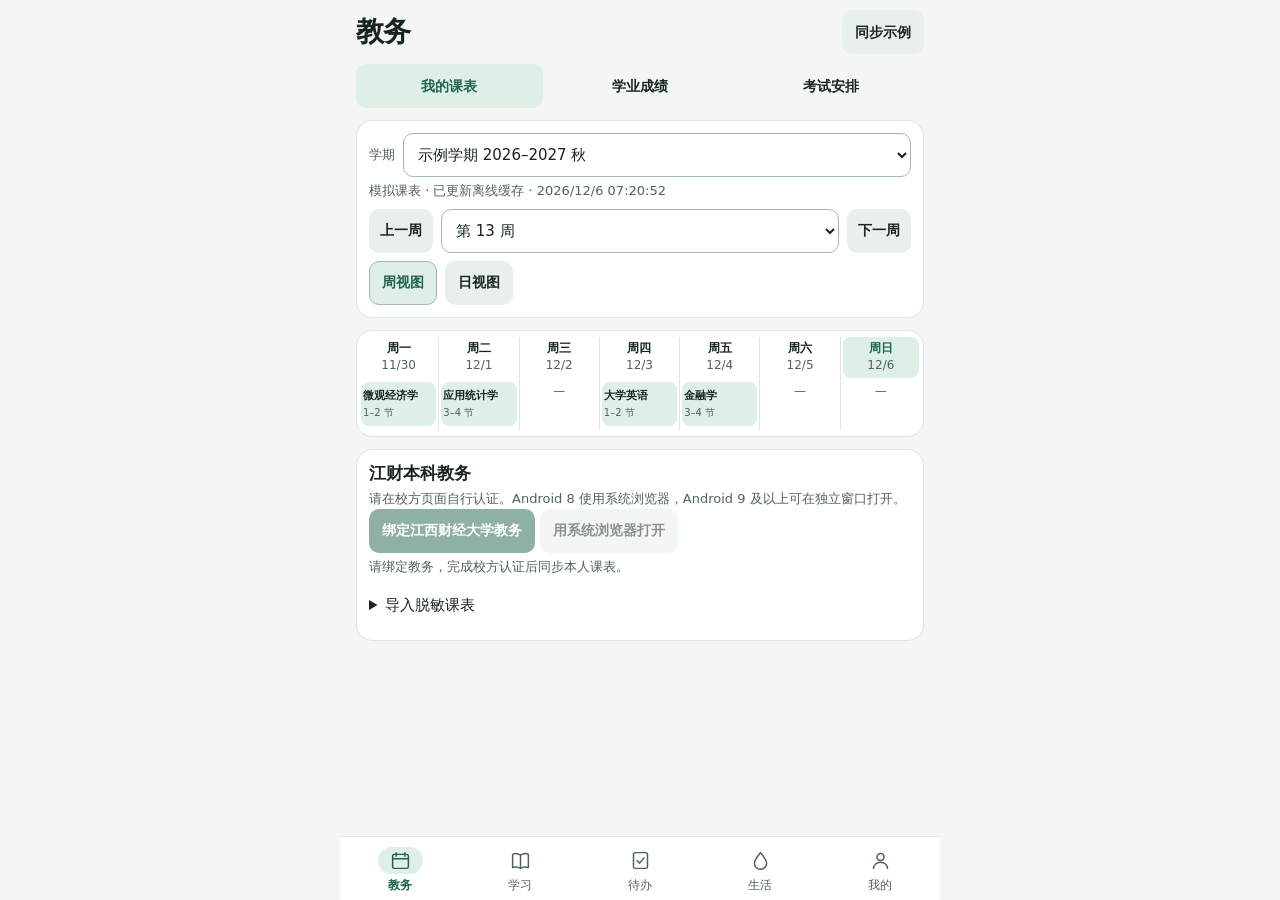
==== commit ddfbb87a: "Integrate HangYuanTong Chaoxing and unified account management" ====
--- a/web/index.html
+++ b/web/index.html
@@ -101,8 +101,22 @@
           <h2>学习通</h2>
           <p class="sub status-note" id="studyStatus" role="status"></p>
           <div class="controls">
-            <button class="btn primary" id="studyLogin">登录学习通</button>
-          </div>
+            <button class="btn primary" id="studyLogin">管理学习通账号</button>
+          </div>
+        </div>
+        <div class="study-filters" id="studyFilters" hidden>
+          <label>类型<select id="studyKind">
+            <option value="all">全部类型</option><option value="work">作业</option><option value="exam">考试</option>
+            <option value="quiz">随堂练习</option><option value="sign">签到与签退</option><option value="topic">主题讨论</option>
+            <option value="notice">通知</option><option value="other">其他活动</option>
+          </select></label>
+          <div class="study-states" id="studyTaskState" aria-label="任务状态">
+            <button class="btn" type="button" data-task-state="todo" aria-pressed="true">待完成</button>
+            <button class="btn" type="button" data-task-state="done" aria-pressed="false">已完成</button>
+            <button class="btn" type="button" data-task-state="closed" aria-pressed="false">已截止</button>
+            <button class="btn" type="button" data-task-state="all" aria-pressed="false">全部状态</button>
+          </div>
+          <button type="button" class="btn study-order" id="studyTaskOrder" aria-pressed="false">按课程分组</button>
         </div>
         <div id="studyTasks"></div>
         <div id="studyCourses"></div>
@@ -139,60 +153,6 @@
       </nav>
       <div class="scroll jct-water" id="life-water">
         <div class="controls"><button type="button" class="btn" id="jctWaterRefresh" hidden>刷新饮水与积分</button></div>
-<div class="card wtpad" id="wtAccounts">
-<div class="todohd">
-<span class="todotitle">账号</span>
-<span class="v muted">两个账号各管一半</span>
-</div>
-<div class="wtacc" id="wtAccDevice">
-<div class="wtacc-main">
-<b>设备登录</b>
-<span class="wtacc-sub" id="wtAccDeviceSub">接水 · 余额 · 设备列表</span>
-</div>
-<button class="btn" id="wtAccDeviceBtn" type="button">登录</button>
-</div>
-<div class="wtacc" id="wtAccScore">
-<div class="wtacc-main">
-<b>积分登录</b>
-<span class="wtacc-sub" id="wtAccScoreSub">积分 · 积分任务 · 签到</span>
-</div>
-<button class="btn" id="wtAccScoreBtn" type="button">登录</button>
-</div>
-<p class="tip note" hidden="" id="wtAccTip"></p>
-</div>
-<div hidden="" id="waterOff">
-<div class="card wtpad">
-<h2 id="wtLoginTitle">登录慧生活798</h2>
-<p class="sub">饮水机用它，和学校账号不通用。教学楼也一样，只登一次。</p>
-<p class="sub small" id="wtLoginWhy">短信验证码登录，不用密码。</p>
-</div>
-<div class="card wtpad">
-<label class="field">
-<span>手机号</span>
-<input autocomplete="tel" id="wtPhone" inputmode="numeric" maxlength="11" placeholder="慧生活798 注册的手机号" type="tel"/>
-</label>
-<label class="field">
-<span>图形验证码</span>
-<span class="wtcap">
-<input autocomplete="off" id="wtGraph" inputmode="latin" maxlength="8" placeholder="看图输入" type="text"/>
-
-<img alt="图形验证码，点一下换一张" class="wtcap-img" id="wtCapImg"/>
-</span>
-</label>
-<button class="pwdlost" id="wtCapNew" type="button">看不清？换一张</button>
-<label class="field">
-<span>短信验证码</span>
-<span class="wtcap">
-<input autocomplete="one-time-code" id="wtSms" inputmode="numeric" maxlength="8" placeholder="手机收到的数字" type="text"/>
-<button class="wtcap-send" id="wtSend" type="button">发送</button>
-</span>
-</label>
-<button class="btn primary block" id="wtLogin">登录</button>
-<button class="pwdlost" id="wtLoginCancel" type="button">取消</button>
-
-<p class="tip note" hidden="" id="wtTip"></p>
-</div>
-</div>
 <div class="card wtpad" hidden="" id="wtNeedLogin">
 
 <h2 id="wtNeedTitle">还没登录慧生活</h2>
@@ -207,7 +167,7 @@
 
 <h2 id="wtExpiredTitle">登录过期了</h2>
 <p class="sub" id="wtExpiredSub">隔一段时间会失效，重登一次就行。</p>
-<button class="btn primary block" id="wtRelogin">重新登录</button>
+<button class="btn primary block" id="wtRelogin">管理账号</button>
 </div>
 
 <div class="card">
@@ -444,15 +404,10 @@
       <header class="pagehead"><h1>我的</h1></header>
       <div class="scroll">
         <section class="card pad">
-          <h2>服务账号</h2>
-          <div class="setting-row">
-            <div><h3>学习通</h3><p class="sub" id="studyAccount"></p></div>
-            <button class="btn" id="studyAccountAction"></button>
-          </div>
-          <div class="setting-row">
-            <div><h3>慧生活798</h3><p class="sub" id="waterAccount"></p></div>
-            <button class="btn" id="waterAccountAction"></button>
-          </div>
+          <button class="account-entry" id="accountsOpen" type="button">
+            <span><strong>账号管理</strong><span class="sub">管理教务、学习通和生活服务</span></span>
+            <span aria-hidden="true">›</span>
+          </button>
         </section>
         <section class="card pad">
           <h2>应用设置</h2>
@@ -475,6 +430,63 @@
           <p class="sub">基于航院通二次开发。MIT License · Copyright © 2026 Hobson</p>
           <p class="sub" id="appVersion"></p>
         </section>
+      </div>
+    </main>
+    <main class="page" id="page-accounts" hidden>
+      <header class="pagehead"><h1>账号管理</h1><button class="btn" id="accountsBack" type="button">返回</button></header>
+      <div class="scroll">
+        <section class="card pad" id="accountsList" aria-label="服务账号"></section>
+        <p class="sub status-note" id="accountsStatus" role="status" hidden></p>
+        <section class="card pad" id="studyCredentials" hidden>
+          <h2>连接学习通</h2>
+          <form id="studyCredentialForm">
+            <label>手机号<input id="studyUsername" type="tel" autocomplete="username" required></label>
+            <label>密码<input id="studyPassword" type="password" autocomplete="current-password" required></label>
+            <label class="study-remember"><input id="studyRemember" type="checkbox">在本机安全保存密码，便于手动重连</label>
+            <div class="controls">
+              <button class="btn primary" id="studyCredentialSubmit" type="submit">连接</button>
+              <button class="btn" id="studySavedLogin" type="button" hidden>使用已保存账号重连</button>
+              <button class="btn" id="studyOfficialLogin" type="button">使用官方登录页</button>
+              <button class="btn" id="studyCredentialCancel" type="button">取消</button>
+            </div>
+          </form>
+          <p class="sub status-note" id="studyCredentialError" role="status"></p>
+        </section>
+        <div class="jct-water">
+<div hidden="" id="waterOff">
+<div class="card wtpad">
+<h2 id="wtLoginTitle">登录慧生活798</h2>
+<p class="sub">饮水机用它，和学校账号不通用。教学楼也一样，只登一次。</p>
+<p class="sub small" id="wtLoginWhy">短信验证码登录，不用密码。</p>
+</div>
+<div class="card wtpad">
+<label class="field">
+<span>手机号</span>
+<input autocomplete="tel" id="wtPhone" inputmode="numeric" maxlength="11" placeholder="慧生活798 注册的手机号" type="tel"/>
+</label>
+<label class="field">
+<span>图形验证码</span>
+<span class="wtcap">
+<input autocomplete="off" id="wtGraph" inputmode="latin" maxlength="8" placeholder="看图输入" type="text"/>
+
+<img alt="图形验证码，点一下换一张" class="wtcap-img" id="wtCapImg"/>
+</span>
+</label>
+<button class="pwdlost" id="wtCapNew" type="button">看不清？换一张</button>
+<label class="field">
+<span>短信验证码</span>
+<span class="wtcap">
+<input autocomplete="one-time-code" id="wtSms" inputmode="numeric" maxlength="8" placeholder="手机收到的数字" type="text"/>
+<button class="wtcap-send" id="wtSend" type="button">发送</button>
+</span>
+</label>
+<button class="btn primary block" id="wtLogin">登录</button>
+<button class="pwdlost" id="wtLoginCancel" type="button">取消</button>
+
+<p class="tip note" hidden="" id="wtTip"></p>
+</div>
+</div>
+        </div>
       </div>
     </main>
     <nav class="tabbar" aria-label="底部导航">
--- a/web/app.css
+++ b/web/app.css
@@ -250,6 +250,25 @@
 .setting-row .btn, .setting-row select { flex-shrink: 0; }
 .setting-row select { max-width: 50%; }
 .setting-row label { margin: 0; color: var(--text); font-size: 15px; }
+.account-entry {
+  display: flex; width: 100%; align-items: center; justify-content: space-between;
+  gap: 12px; min-height: 48px; padding: 0; border: 0; background: transparent;
+  color: var(--text); text-align: left; font: inherit;
+}
+.account-entry .sub { display: block; margin-top: 2px; }
+.account-description { min-width: 0; overflow-wrap: anywhere; }
+.account-description h2 { font-size: 15px; margin: 0; }
+.account-actions { display: flex; flex-wrap: wrap; justify-content: flex-end; gap: 4px; flex-shrink: 0; }
+.account-actions .btn { min-height: 44px; padding-inline: 10px; }
+.study-filters { display: flex; flex-wrap: wrap; gap: 8px; margin: 0 0 12px; }
+.study-filters label { flex: 1 1 86px; margin: 0; }
+.study-filters select { display: block; min-height: 44px; width: 100%; margin-top: 4px; }
+.study-order { align-self: flex-end; }
+.study-states { display: flex; gap: 4px; flex-wrap: wrap; flex: 1 0 100%; order: 1; }
+.study-states .btn { min-height: 44px; }
+.study-remember { display: flex; align-items: center; gap: 8px; }
+.study-remember input { width: auto; margin: 0; }
+.study-task[data-urgent="true"] .course-meta { color: var(--warn); }
 #academicImportPanel { margin-top: 8px; }
 #academicImportPanel summary { padding: 10px 0; min-height: 44px; }
 #academicImportPanel input, #academicImportPanel textarea { margin-bottom: 8px; }
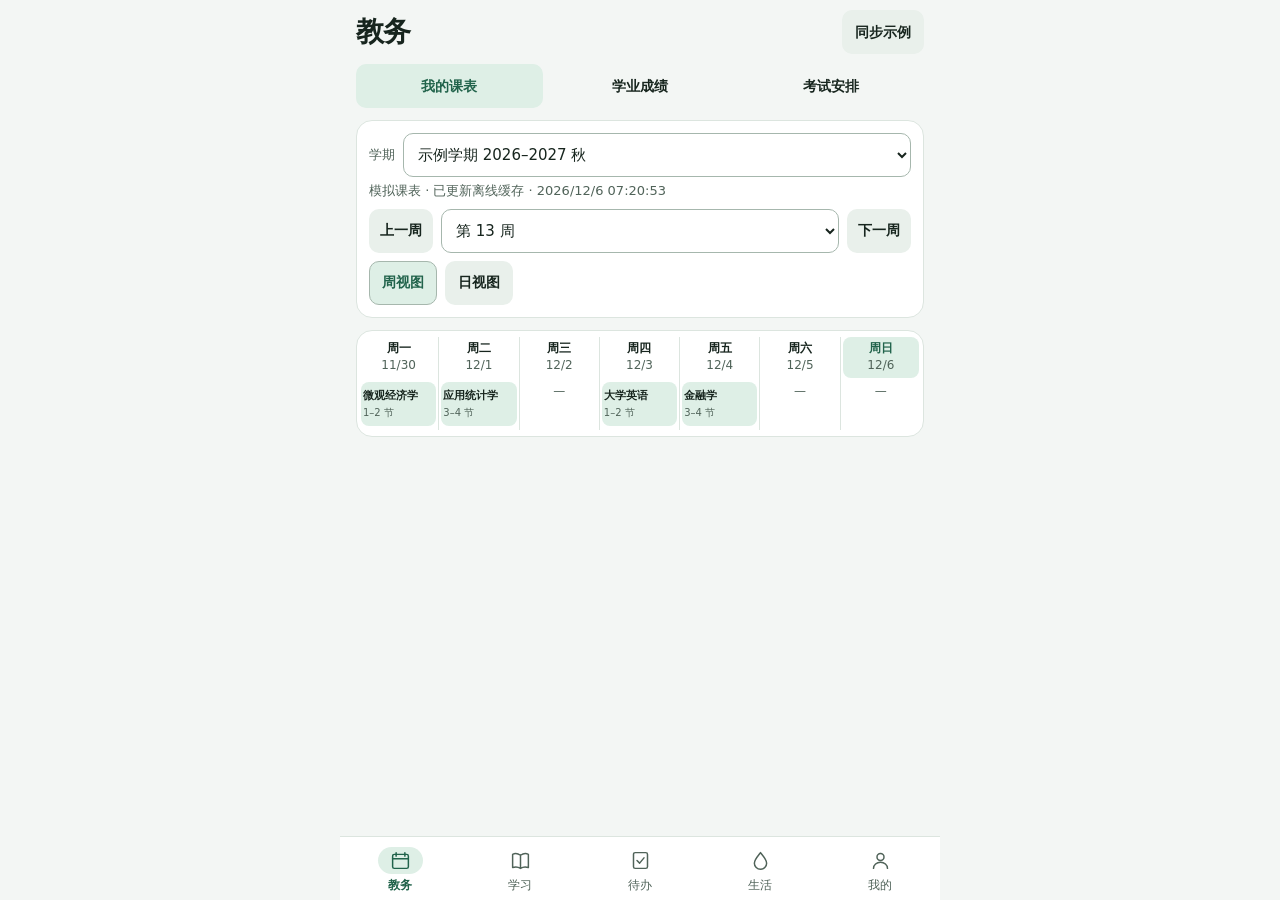
==== commit d395436e: "Remove redundant academic sign-in and app info cards" ====
--- a/web/index.html
+++ b/web/index.html
@@ -52,30 +52,6 @@
           </div>
         </div>
         <div id="schedule"></div>
-        <section class="card pad">
-          <h2>江财本科教务</h2>
-          <p class="sub">请在校方页面自行认证。Android 8 使用系统浏览器，Android 9 及以上可在独立窗口打开。</p>
-          <button class="btn primary" id="academicBind">绑定江西财经大学教务</button>
-          <button class="btn" id="academicOfficial">用系统浏览器打开</button>
-          <p class="sub" id="academicBindingState" role="status"></p>
-          <pre id="academicStructure" class="diagnostic-rows" hidden></pre>
-          <details id="academicImportPanel">
-            <summary>导入脱敏课表</summary>
-            <p class="sub">请先去除身份信息和凭据。JCT 格式可生成课表，学校原始样本可在本机检查结构。</p>
-            <label for="academicFormat">导入类型</label>
-            <select id="academicFormat">
-              <option value="exchange">JCT 交换格式</option>
-              <option value="school">学校原始 HTML / JSON 样本</option>
-            </select>
-            <label for="academicFile">选择文件</label>
-            <input type="file" id="academicFile" accept=".json,.html,.htm,.txt,application/json,text/html,text/plain">
-            <label for="academicPaste">或粘贴文本</label>
-            <textarea id="academicPaste" rows="4" maxlength="262144" autocomplete="off" spellcheck="false"></textarea>
-            <button class="btn primary" id="academicImport">校验并导入</button>
-            <button class="btn" id="academicRemove" hidden>移除当前导入</button>
-            <p class="sub" id="academicImportStatus" role="status"></p>
-          </details>
-        </section>
       </div>
       <div class="scroll" id="academic-records" hidden>
         <section class="card pad record-tools">
@@ -88,7 +64,7 @@
           <p class="sub status-note" id="recordStatus" role="status"></p>
           <div class="controls">
             <button class="btn" id="recordPortal" type="button">在校方教务查看</button>
-            <button class="btn" id="recordBack" type="button" hidden>前往课表绑定</button>
+            <button class="btn" id="recordBack" type="button" hidden>前往账号管理</button>
           </div>
         </section>
         <div id="recordResults"></div>
@@ -423,12 +399,6 @@
             <div><h3>网页缓存</h3><p class="sub">保留本机待办、账号和课表。</p></div>
             <button class="btn" id="clearWebCache">清理缓存</button>
           </div>
-        </section>
-        <section class="card pad">
-          <h2>酱菜通 · JiangCaiTong</h2>
-          <p>江西财经大学非官方 Android 校园助手。</p>
-          <p class="sub">基于航院通二次开发。MIT License · Copyright © 2026 Hobson</p>
-          <p class="sub" id="appVersion"></p>
         </section>
       </div>
     </main>
--- a/web/app.css
+++ b/web/app.css
@@ -269,10 +269,6 @@
 .study-remember { display: flex; align-items: center; gap: 8px; }
 .study-remember input { width: auto; margin: 0; }
 .study-task[data-urgent="true"] .course-meta { color: var(--warn); }
-#academicImportPanel { margin-top: 8px; }
-#academicImportPanel summary { padding: 10px 0; min-height: 44px; }
-#academicImportPanel input, #academicImportPanel textarea { margin-bottom: 8px; }
-.diagnostic-rows { white-space: pre-wrap; overflow-wrap: anywhere; font-size: 12px; }
 @media (max-width: 340px) {
   :root { --gutter: 8px; }
   .pad { padding: 10px; }
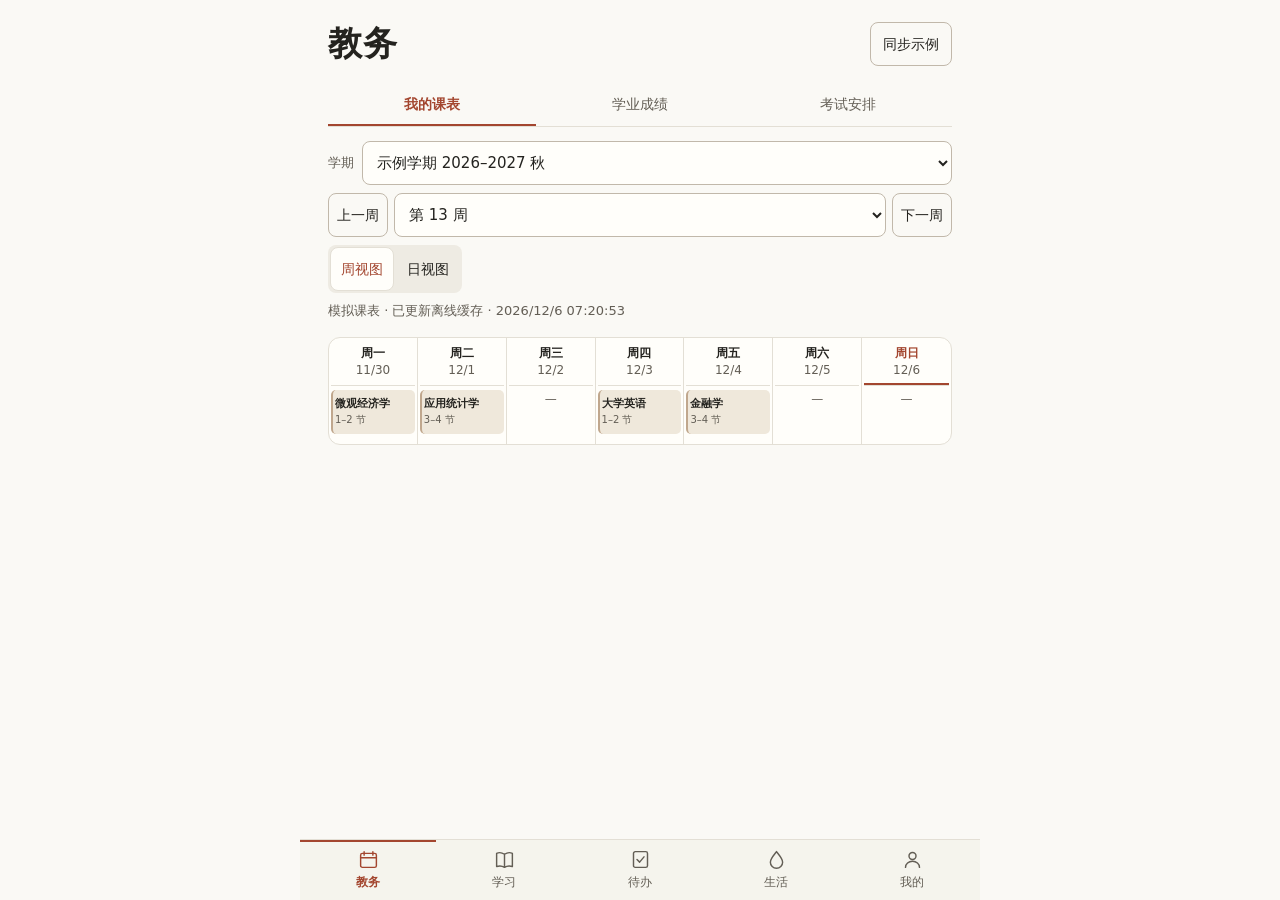
==== commit e8af4d6a: "Redesign JiangCaiTong with a Claude-inspired interface" ====
--- a/web/index.html
+++ b/web/index.html
@@ -34,27 +34,29 @@
         <button class="btn" type="button" data-academic="exams" aria-pressed="false">考试安排</button>
       </nav>
       <div class="scroll" id="academic-timetable">
-        <div class="card pad schedule-tools">
-          <div class="field-inline">
+        <div class="schedule-tools">
+          <div class="field-inline term-control">
             <label for="term">学期</label>
             <select id="term"></select>
           </div>
-          <p class="sub" id="scheduleStatus" role="status">正在读取课表…</p>
           <div class="week-controls">
             <button class="btn" id="previousWeek">上一周</button>
             <select id="week" aria-label="教学周"></select>
             <button class="btn" id="nextWeek">下一周</button>
           </div>
-          <div class="controls">
-            <button class="btn" id="weekView" aria-pressed="true">周视图</button>
-            <button class="btn" id="dayView" aria-pressed="false">日视图</button>
+          <div class="schedule-display">
+            <div class="view-switch" role="group" aria-label="课表视图">
+              <button class="btn" id="weekView" aria-pressed="true">周视图</button>
+              <button class="btn" id="dayView" aria-pressed="false">日视图</button>
+            </div>
             <select id="day" aria-label="星期" hidden></select>
           </div>
+          <p class="sub" id="scheduleStatus" role="status">正在读取课表…</p>
         </div>
         <div id="schedule"></div>
       </div>
       <div class="scroll" id="academic-records" hidden>
-        <section class="card pad record-tools">
+        <section class="record-tools">
           <h2 id="recordTitle"></h2>
           <div class="field-inline controls">
             <label for="recordTerm">教务学期</label>
@@ -73,7 +75,7 @@
     <main class="page" id="page-study" hidden>
       <header class="pagehead"><h1>学习</h1><button class="btn outline" id="studyRefresh" disabled>刷新课程</button></header>
       <div class="scroll">
-        <div class="card pad study-summary">
+        <div class="study-summary">
           <h2>学习通</h2>
           <p class="sub status-note" id="studyStatus" role="status"></p>
           <div class="controls">
@@ -102,7 +104,7 @@
     <main class="page" id="page-todo" hidden>
       <header class="pagehead"><h1>待办</h1><p class="sub" id="todoCount"></p></header>
       <div class="scroll">
-        <section class="card todo-add">
+        <section class="todo-add">
           <form id="todoForm" autocomplete="off">
             <div class="todo-input">
               <input id="todoTitle" maxlength="120" aria-label="待办标题" placeholder="添加待办…" required>
@@ -116,7 +118,7 @@
           <button class="btn" type="button" data-todo-filter="open" aria-pressed="true">未完成</button>
           <button class="btn" type="button" data-todo-filter="done" aria-pressed="false">已完成</button>
         </nav>
-        <section class="card" aria-label="待办事项">
+        <section class="todo-results" aria-label="待办事项">
           <div id="todoList"></div>
         </section>
       </div>
@@ -339,11 +341,11 @@
 </div>
       </div>
       <div class="scroll" id="life-zhuli" hidden>
-        <section class="card pad">
+        <section class="content-group">
           <h2>住理生活</h2>
           <p class="sub" id="zhuliProject">江西财经大学麦庐园校区洗浴、直饮水项目</p>
         </section>
-        <section class="card pad">
+        <section class="content-group">
           <h2>洗浴设备</h2>
           <p class="sub status-note" id="zhuliDeviceStatus" role="status"></p>
           <p class="sub" id="zhuliDeviceTime"></p>
@@ -366,7 +368,7 @@
             </div>
           </div>
         </section>
-        <section class="card pad">
+        <section class="content-group">
           <h2>官方服务</h2>
           <p class="sub" id="zhuliStatus" role="status"></p>
           <p class="sub">在官方 App 连接设备，或查看余额和使用记录。</p>
@@ -379,13 +381,13 @@
     <main class="page" id="page-me" hidden>
       <header class="pagehead"><h1>我的</h1></header>
       <div class="scroll">
-        <section class="card pad">
+        <section class="content-group">
           <button class="account-entry" id="accountsOpen" type="button">
             <span><strong>账号管理</strong><span class="sub">管理教务、学习通和生活服务</span></span>
             <span aria-hidden="true">›</span>
           </button>
         </section>
-        <section class="card pad">
+        <section class="content-group">
           <h2>应用设置</h2>
           <div class="setting-row">
             <label for="appTheme">外观</label>
@@ -405,7 +407,7 @@
     <main class="page" id="page-accounts" hidden>
       <header class="pagehead"><h1>账号管理</h1><button class="btn" id="accountsBack" type="button">返回</button></header>
       <div class="scroll">
-        <section class="card pad" id="accountsList" aria-label="服务账号"></section>
+        <section class="settings-list" id="accountsList" aria-label="服务账号"></section>
         <p class="sub status-note" id="accountsStatus" role="status" hidden></p>
         <section class="card pad" id="studyCredentials" hidden>
           <h2>连接学习通</h2>
@@ -479,13 +481,15 @@
           <button class="sheet-x" id="todoCancel" type="button" aria-label="关闭">×</button>
         </header>
         <form id="todoEditForm" autocomplete="off">
-          <label for="todoEditTitle">标题</label>
-          <input id="todoEditTitle" maxlength="120" required>
-          <label for="todoNotes">备注</label>
-          <textarea id="todoNotes" rows="3" maxlength="1000"></textarea>
-          <label for="todoDue">截止日期</label>
-          <input id="todoDue" type="date">
-          <p class="sub status-note" data-tone="error" id="todoEditStatus" role="status"></p>
+          <div class="todo-fields">
+            <label for="todoEditTitle">标题</label>
+            <input id="todoEditTitle" maxlength="120" required>
+            <label for="todoNotes">备注</label>
+            <textarea id="todoNotes" rows="3" maxlength="1000"></textarea>
+            <label for="todoDue">截止日期</label>
+            <input id="todoDue" type="date">
+            <p class="sub status-note" data-tone="error" id="todoEditStatus" role="status"></p>
+          </div>
           <div class="controls" id="todoEditActions">
             <button class="btn danger" id="todoDelete" type="button">删除</button>
             <button class="btn primary" type="submit">保存</button>
--- a/web/app.css
+++ b/web/app.css
@@ -1,52 +1,61 @@
-/* Shared theme and controls for the Android WebView. */
+/* Shared presentation tokens for the Android WebView. */
 :root {
   color-scheme: light;
-  --bg: #f3f6f4;
-  --card: #ffffff;
-  --row-bg: #f5f8f6;
-  --text: #17251e;
-  --sub: #506359;
-  --line: #dce5df;
-  --line-strong: #a6b7ad;
-  --fill: #e9f0eb;
-  --accent: #21634b;
-  --accent-soft: #deefe6;
-  --primary-ink: #ffffff;
-  --success: #24664d;
-  --warn: #82560f;
-  --warn-bg: #faf0d9;
-  --danger: #a12e34;
-  --danger-bg: #fae8e8;
-  --course-alt: #e8eef9;
-  --course-alt-ink: #334b76;
-  --shadow-sheet: 0 -12px 28px #14251b21;
-  --radius: 16px;
-  --control-radius: 10px;
-  --gutter: 16px;
-  --tab-h: 64px;
+  --bg: #faf9f5;
+  --card: #fffefa;
+  --row-bg: #f5f4ed;
+  --text: #24231f;
+  --sub: #635e55;
+  --line: #e3dfd5;
+  --line-strong: #c1b8aa;
+  --fill: #eeebe3;
+  --accent: #a3462f;
+  --accent-soft: #f3e4da;
+  --primary-ink: #fffefa;
+  --success: #375b44;
+  --success-bg: #e9efe6;
+  --warn: #795117;
+  --warn-bg: #f6edd9;
+  --danger: #a83732;
+  --danger-bg: #f8e8e4;
+  --course-base: #efe8db;
+  --course-alt: #e8ebe1;
+  --course-rule: #c0a78d;
+  --course-alt-rule: #a1ad92;
+  --scrim: #1e1a176b;
+  --shadow-sheet: 0 12px 32px #29221a24;
+  --heading-font: "Noto Serif CJK SC", "Noto Serif SC", "Songti SC", "SimSun", serif;
+  --radius: 12px;
+  --control-radius: 8px;
+  --gutter: clamp(14px, 5vw, 28px);
+  --tab-h: 60px;
 }
 
 :root[data-theme="dark"] {
   color-scheme: dark;
-  --bg: #121b17;
-  --card: #1c2922;
-  --row-bg: #22322a;
-  --text: #eaf3ed;
-  --sub: #adc1b4;
-  --line: #35463d;
-  --line-strong: #62766b;
-  --fill: #293a31;
-  --accent: #a0dec0;
-  --accent-soft: #254636;
-  --primary-ink: #142a20;
-  --success: #a0dec0;
-  --warn: #f0c678;
-  --warn-bg: #46371e;
-  --danger: #ffa8a8;
-  --danger-bg: #48282b;
-  --course-alt: #293852;
-  --course-alt-ink: #c9d8f4;
-  --shadow-sheet: 0 -12px 28px #0005;
+  --bg: #262624;
+  --card: #302e2a;
+  --row-bg: #2e2e2a;
+  --text: #f4eee5;
+  --sub: #c5bbad;
+  --line: #49443c;
+  --line-strong: #777060;
+  --fill: #36342f;
+  --accent: #f0ab90;
+  --accent-soft: #53392f;
+  --primary-ink: #2d221e;
+  --success: #b7d3ad;
+  --success-bg: #343d32;
+  --warn: #e9c28a;
+  --warn-bg: #453827;
+  --danger: #ffb3aa;
+  --danger-bg: #4b302d;
+  --course-base: #3f372e;
+  --course-alt: #363b33;
+  --course-rule: #a4876c;
+  --course-alt-rule: #8e9c7d;
+  --scrim: #12100eb3;
+  --shadow-sheet: 0 12px 32px #0006;
 }
 
 * { box-sizing: border-box; }
@@ -55,7 +64,7 @@
 body {
   background: var(--bg);
   color: var(--text);
-  font: 15px/1.5 system-ui, "Microsoft YaHei", sans-serif;
+  font: 15px/1.5 system-ui, "Noto Sans CJK SC", "Microsoft YaHei", sans-serif;
   overscroll-behavior: none;
 }
 button, input, select, textarea { font: inherit; }
@@ -68,37 +77,42 @@
 h2 { font-size: 17px; line-height: 1.35; }
 h3 { font-size: 15px; line-height: 1.4; }
 
-#app { position: relative; display: flex; flex-direction: column; height: 100%; max-width: 600px; margin: auto; }
+#app { display: flex; flex-direction: column; position: relative; height: 100%; max-width: 680px; margin: auto; }
 .page { display: flex; flex-direction: column; flex: 1; min-height: 0; }
 .pagehead {
   display: flex; justify-content: space-between; align-items: center; flex: none;
-  min-height: 64px; gap: 8px; padding: 8px var(--gutter);
-}
-.pagehead h1 { font-size: 28px; font-weight: 720; letter-spacing: -.02em; line-height: 1.2; }
-.scroll { flex: 1; min-height: 0; min-width: 0; overflow: auto; padding: 0 var(--gutter) 16px; scroll-padding: 8px; }
+  min-height: 82px; gap: 12px; padding: 18px var(--gutter) 12px;
+}
+.pagehead h1 {
+  font-family: var(--heading-font); font-size: 34px; font-weight: 600; line-height: 1.18;
+  letter-spacing: .015em;
+}
+.pagehead .sub { margin: 0; }
+.scroll { flex: 1; min-height: 0; min-width: 0; overflow: auto; padding: 0 var(--gutter) 24px; scroll-padding: 12px; }
 .card { background: var(--card); border: 1px solid var(--line); border-radius: var(--radius); margin-bottom: 12px; }
 .pad { padding: 12px; }
+.content-group { padding: 16px 0; border-bottom: 1px solid var(--line); }
+.content-group h2 { margin-bottom: 6px; }
 .sub { color: var(--sub); font-size: 13px; margin-top: 4px; overflow-wrap: anywhere; }
 .sub:empty { display: none; }
-.section-title { display: flex; align-items: baseline; justify-content: space-between; gap: 8px; margin: 16px 0 8px; }
+.section-title { display: flex; flex-wrap: wrap; align-items: baseline; justify-content: space-between; gap: 4px 12px; margin: 20px 0 8px; }
 .section-title:first-child { margin-top: 0; }
 .section-title .sub { margin: 0; }
-.empty-state { color: var(--sub); padding: 16px 12px; font-size: 14px; }
+.empty-state { color: var(--sub); padding: 16px 0; font-size: 14px; }
 .status-note { padding: 8px 12px; border-radius: var(--control-radius); background: var(--row-bg); }
 .status-note[data-tone="warning"] { color: var(--warn); background: var(--warn-bg); }
 .status-note[data-tone="error"] { color: var(--danger); background: var(--danger-bg); }
-.status-note[data-tone="success"] { color: var(--success); background: var(--accent-soft); }
+.status-note[data-tone="success"] { color: var(--success); background: var(--success-bg); }
 
 .btn {
   display: inline-flex; align-items: center; justify-content: center;
   max-width: 100%; min-height: 44px; padding: 8px 12px;
-  border: 1px solid transparent; border-radius: var(--control-radius);
-  background: var(--fill); color: var(--text); font-size: 14px; font-weight: 650; text-align: center;
+  border: 1px solid var(--line-strong); border-radius: var(--control-radius);
+  background: transparent; color: var(--text); font-size: 14px; font-weight: 550; text-align: center;
   transition: background-color .14s ease, opacity .14s ease;
 }
-.btn.primary { color: var(--primary-ink); background: var(--accent); }
-.btn.outline { background: transparent; border-color: var(--line-strong); }
-.btn.danger { color: var(--danger); background: var(--danger-bg); }
+.btn.primary { color: var(--primary-ink); background: var(--accent); border-color: transparent; }
+.btn.danger { color: var(--danger); background: var(--danger-bg); border-color: transparent; }
 .btn[aria-pressed="true"] { color: var(--accent); background: var(--accent-soft); border-color: var(--line-strong); }
 .btn:active, .tab:active, .course:active, .course-list-item:active, .todo-content:active { opacity: .72; }
 button:disabled { opacity: .5; }
@@ -112,42 +126,48 @@
 }
 input:not([type="checkbox"]), textarea { display: block; width: 100%; font-size: 16px; }
 textarea { resize: vertical; }
-.segments { display: grid; grid-template-columns: repeat(3, minmax(0, 1fr)); gap: 4px; padding: 0 var(--gutter) 12px; }
-.segments .btn { padding: 4px; background: transparent; }
-.segments .btn[aria-pressed="true"] { background: var(--accent-soft); border-color: transparent; }
+.segments {
+  display: grid; grid-template-columns: repeat(3, minmax(0, 1fr));
+  margin: 0 var(--gutter) 14px; border-bottom: 1px solid var(--line);
+}
+.segments .btn { min-width: 0; padding: 4px 2px; color: var(--sub); border: 0; border-radius: 0; }
+.segments .btn[aria-pressed="true"] {
+  background: transparent; color: var(--accent);
+  box-shadow: inset 0 -2px var(--accent); font-weight: 650;
+}
 .life-segments { grid-template-columns: repeat(2, minmax(0, 1fr)); }
-.todo-filters { padding: 4px 0 8px; }
+.todo-filters { margin: 8px 0 0; }
 
 .tabbar {
   display: grid; grid-template-columns: repeat(5, minmax(0, 1fr)); flex: none;
-  min-height: calc(var(--tab-h) + env(safe-area-inset-bottom, 0px)); padding: 4px 0 env(safe-area-inset-bottom, 0px);
-  border-top: 1px solid var(--line); background: var(--card);
+  min-height: calc(var(--tab-h) + env(safe-area-inset-bottom, 0px)); padding-bottom: env(safe-area-inset-bottom, 0px);
+  border-top: 1px solid var(--line); background: var(--row-bg);
 }
 .tab {
-  min-width: 0; min-height: 56px; display: flex; flex-direction: column; align-items: center; justify-content: center;
-  gap: 2px; padding: 0; border: 0; background: transparent; color: var(--sub); font-size: 12px;
+  min-width: 0; min-height: var(--tab-h); display: grid; justify-items: center; align-content: center;
+  gap: 3px; padding: 3px 0; border: 0; background: transparent; color: var(--sub); font-size: 12px;
 }
 .tab svg {
-  box-sizing: content-box; display: block; width: 21px; height: 21px; padding: 3px 12px;
-  border-radius: 20px; fill: none; stroke: currentColor; stroke-width: 1.7; stroke-linecap: round; stroke-linejoin: round;
-}
-.tab.active { color: var(--accent); font-weight: 700; }
-.tab.active svg { background: var(--accent-soft); }
+  display: block; width: 21px; height: 21px; fill: none; stroke: currentColor;
+  stroke-width: 1.65; stroke-linecap: round; stroke-linejoin: round;
+}
+.tab.active { color: var(--accent); font-weight: 700; box-shadow: inset 0 2px var(--accent); }
 
 .sheet-mask {
   position: absolute; inset: 0; z-index: 40; display: flex; align-items: end;
-  background: #08130cc0; animation: fade .14s ease-out;
+  background: var(--scrim); animation: fade .14s ease-out;
 }
 .sheet {
   position: relative; width: 100%; max-height: 92%; overflow: auto; overscroll-behavior: contain;
-  padding: 16px 16px calc(16px + env(safe-area-inset-bottom, 0px)); border-radius: 20px 20px 0 0;
+  padding: 16px var(--gutter) calc(12px + env(safe-area-inset-bottom, 0px)); border-radius: 16px 16px 0 0;
+  border: 1px solid var(--line); border-bottom: 0;
   background: var(--card); box-shadow: var(--shadow-sheet); animation: rise .18s ease-out;
 }
 .sheet-header { display: flex; gap: 8px; align-items: center; justify-content: space-between; }
 .sheet-body { margin-top: 8px; }
 .sheet-body p + p { margin-top: 8px; }
 .sheet-x {
-  flex: 0 0 44px; width: 44px; height: 44px; padding: 0; border: 0; border-radius: 50%;
+  flex: 0 0 44px; width: 44px; height: 44px; padding: 0; border: 0; border-radius: var(--control-radius);
   background: var(--fill); color: var(--text); font-size: 23px;
 }
 .toast {
@@ -162,72 +182,93 @@
   *, *::before, *::after { animation: none !important; transition: none !important; scroll-behavior: auto !important; }
 }
 
+.study-summary { padding: 8px 0 12px; border-bottom: 1px solid var(--line); }
 .study-summary h2 { margin-bottom: 4px; }
-.study-summary .controls { margin-top: 4px; }
-.study-course-list, .task-list { overflow: hidden; }
+.study-summary .status-note { background: transparent; padding-inline: 0; }
+.study-summary .status-note[data-tone="warning"] { color: var(--warn); }
+.study-summary .status-note[data-tone="error"] { color: var(--danger); }
+.study-summary .status-note[data-tone="success"] { color: var(--success); }
+.study-summary .controls { margin-top: 10px; }
+.study-course-list, .task-list { border-top: 1px solid var(--line); margin-bottom: 16px; }
+#studyTasks:not(:empty), #studyCourses:not(:empty) { margin-top: 16px; }
 .course-list-item, .study-task {
-  display: grid; width: 100%; min-height: 52px; padding: 10px 12px;
+  display: grid; width: 100%; min-height: 52px; padding: 10px 4px;
   gap: 4px; text-align: left; background: transparent; color: var(--text); border: 0; overflow-wrap: anywhere;
 }
 .course-list-item + .course-list-item, .study-task + .study-task { border-top: 1px solid var(--line); }
 .course-list-item[aria-pressed="true"] { background: var(--accent-soft); }
 .course-name, .task-name { font-weight: 650; line-height: 1.4; overflow-wrap: anywhere; }
 .course-meta { display: flex; flex-wrap: wrap; gap: 4px 8px; align-items: center; color: var(--sub); font-size: 13px; }
-.badge { display: inline-block; padding: 2px 7px; border-radius: 8px; font-size: 12px; color: var(--accent); background: var(--accent-soft); }
+.badge { display: inline-block; padding: 1px 6px; border-radius: 4px; font-size: 12px; color: var(--accent); background: var(--accent-soft); }
 .badge.warning { color: var(--warn); background: var(--warn-bg); }
 .badge.muted { color: var(--sub); background: var(--fill); }
-.study-hidden { padding: 0 12px; }
+.study-hidden { padding: 0 4px; }
 .study-hidden .course-list-item { padding-inline: 0; }
 .study-hidden .controls { margin: 0 0 8px; }
 .study-check-time { color: var(--sub); font-size: 13px; }
 .study-section-title { display: flex; gap: 8px; align-items: baseline; justify-content: space-between; }
 
-.schedule-tools, .record-tools { margin-bottom: 12px; }
+.schedule-tools, .record-tools { margin-bottom: 16px; }
 .field-inline { display: flex; align-items: center; gap: 8px; }
 .field-inline label { flex: none; margin: 0; }
 .field-inline select { flex: 1; }
+.term-control label { min-width: 2em; }
 .record-tools .field-inline label {
   position: absolute; width: 1px; height: 1px; overflow: hidden; clip-path: inset(50%); white-space: nowrap;
 }
 .record-tools .field-inline { flex-wrap: nowrap; }
 .record-tools .field-inline .btn { flex: none; }
-.week-controls { display: grid; grid-template-columns: auto minmax(0, 1fr) auto; gap: 8px; margin-top: 8px; }
-.week-controls .btn { padding-inline: 10px; }
-.week-schedule { display: grid; grid-template-columns: repeat(7, minmax(0, 1fr)); padding: 6px 2px; }
+.week-controls { display: grid; grid-template-columns: auto minmax(0, 1fr) auto; gap: 6px; margin-top: 8px; }
+.week-controls .btn { padding-inline: 8px; }
+.schedule-display { display: flex; flex-wrap: wrap; align-items: center; gap: 8px; margin-top: 8px; }
+.view-switch { display: inline-flex; padding: 2px; gap: 2px; border-radius: var(--control-radius); background: var(--fill); }
+.view-switch .btn { padding-inline: 10px; border-color: transparent; }
+.view-switch .btn[aria-pressed="true"] { background: var(--card); border-color: var(--line); }
+#scheduleStatus { margin-top: 8px; }
+.week-schedule {
+  display: grid; grid-template-columns: repeat(7, minmax(0, 1fr)); min-width: 0;
+  border: 1px solid var(--line); border-radius: var(--radius); background: var(--card);
+}
+.day-schedule { padding-top: 4px; border-top: 1px solid var(--line); }
 .weekday { min-width: 0; }
-.week-schedule .weekday { border-right: 1px solid var(--line); padding: 0 2px; }
+.week-schedule .weekday { border-right: 1px solid var(--line); padding: 0 2px 6px; }
 .week-schedule .weekday:last-child { border-right: 0; }
-.weekday-head { padding: 4px 1px; margin-bottom: 4px; border-radius: 8px; }
-.weekday-head.today { color: var(--accent); background: var(--accent-soft); }
-.weekday-title { text-align: center; font-size: 12px; font-weight: 700; line-height: 1.3; white-space: nowrap; }
+.weekday-head { padding: 8px 0 6px; margin-bottom: 4px; border-bottom: 1px solid var(--line); }
+.weekday-head.today { color: var(--accent); box-shadow: inset 0 -2px var(--accent); }
+.weekday-title { text-align: center; font-size: 12px; font-weight: 650; line-height: 1.3; white-space: nowrap; }
 .date { text-align: center; font-size: 12px; color: var(--sub); }
 .day-schedule .weekday-head { display: flex; align-items: baseline; gap: 8px; padding: 4px 8px; }
 .day-schedule .weekday-title { font-size: 15px; }
 .course {
   display: block; width: 100%; margin-bottom: 4px; padding: 8px; min-height: 44px; text-align: left;
-  border: 0; border-radius: 8px; background: var(--accent-soft); color: var(--text); overflow-wrap: anywhere;
-}
-.course:nth-of-type(even) { background: var(--course-alt); color: var(--course-alt-ink); }
+  border: 0; border-inline-start: 2px solid var(--course-rule); border-radius: 5px;
+  background: var(--course-base); color: var(--text); overflow-wrap: anywhere;
+}
+.course:nth-of-type(even) { background: var(--course-alt); border-inline-start-color: var(--course-alt-rule); }
 .course span, .course small { display: block; }
 .course small { margin-top: 2px; color: var(--sub); }
-.week-schedule .course { padding: 4px 2px; font-size: 11px; line-height: 1.3; }
+.week-schedule .course { padding: 5px 2px; font-size: 11px; line-height: 1.35; }
 .week-schedule .course-name { display: -webkit-box; -webkit-line-clamp: 3; -webkit-box-orient: vertical; overflow: hidden; line-height: 1.3; }
 .week-schedule .course small { font-size: 10px; }
 .week-schedule .course-location, .week-schedule .course-teacher { display: none; }
 .course .course-conflict { color: var(--warn); font-weight: 700; }
 .grade-row { display: grid; grid-template-columns: minmax(0, 1fr) minmax(54px, auto); gap: 8px; }
 .grade-value { text-align: end; min-width: 0; color: var(--accent); font-variant-numeric: tabular-nums; overflow-wrap: anywhere; }
-.grade-value strong { display: block; font-size: 17px; }
+.grade-value strong { display: block; font-size: 19px; font-weight: 600; }
 .grade-value small { color: var(--sub); font-size: 12px; }
-.exam-day { margin: 12px 0; }
+.record-list .result-row { padding: 12px 0; }
+.exam-day { margin: 16px 0; }
+.exam-day h2 { padding-bottom: 8px; }
 .exam-row { display: grid; grid-template-columns: minmax(66px, 25%) minmax(0, 1fr); gap: 8px; }
 .exam-time { color: var(--accent); font-size: 13px; font-weight: 650; font-variant-numeric: tabular-nums; overflow-wrap: anywhere; }
 
 .todo-input { display: grid; grid-template-columns: minmax(0, 1fr) auto; gap: 8px; }
-.todo-add { padding: 12px; }
-.todo-group-heading { padding: 8px 12px; font-size: 13px; color: var(--sub); background: var(--row-bg); }
-.todo-row { display: grid; grid-template-columns: 48px minmax(0, 1fr); align-items: start; border-top: 1px solid var(--line); }
-.todo-check { display: grid; place-items: center; width: 48px; height: 48px; margin: 0; }
+.todo-add { padding: 4px 0 8px; }
+.todo-input input { padding-inline: 12px; }
+.todo-results { padding-top: 4px; }
+.todo-group-heading { padding: 8px 0; font-size: 13px; color: var(--sub); }
+.todo-row { display: grid; grid-template-columns: 44px minmax(0, 1fr); align-items: start; border-top: 1px solid var(--line); }
+.todo-check { display: grid; place-items: center; width: 44px; height: 48px; margin: 0; }
 .todo-check input { width: 20px; height: 20px; min-height: 20px; margin: 0; padding: 0; accent-color: var(--accent); }
 .todo-content {
   display: block; min-height: 48px; padding: 10px 12px 10px 0; text-align: left;
@@ -237,14 +278,17 @@
 .todo-content .badge { margin-top: 4px; white-space: normal; }
 .todo-row.completed .todo-content { color: var(--sub); }
 .todo-row.completed .todo-name { text-decoration: line-through; }
-.todo-editor .controls { justify-content: end; margin-top: 12px; }
+.todo-editor { display: flex; flex-direction: column; overflow: hidden; }
+.todo-editor form { display: flex; flex-direction: column; min-height: 0; }
+.todo-fields { overflow: auto; min-height: 0; padding: 0 4px 8px; scroll-padding: 8px; }
+.todo-editor .controls { justify-content: end; margin-top: 8px; flex-shrink: 0; }
 .todo-editor #todoDelete { margin-right: auto; }
 .todo-editor textarea { min-height: 72px; }
 
 .result-group, .result-row { padding: 8px 0; border-top: 1px solid var(--line); overflow-wrap: anywhere; }
 .result-group summary { min-height: 44px; padding: 10px 0; font-weight: 650; }
 .value { font-size: 28px; font-weight: 700; color: var(--accent); }
-.setting-row { display: flex; align-items: center; justify-content: space-between; gap: 8px; padding: 8px 0; }
+.setting-row { display: flex; align-items: center; justify-content: space-between; gap: 8px 12px; padding: 10px 0; }
 .setting-row + .setting-row { border-top: 1px solid var(--line); }
 .setting-row .sub { margin-top: 2px; }
 .setting-row .btn, .setting-row select { flex-shrink: 0; }
@@ -258,19 +302,20 @@
 .account-entry .sub { display: block; margin-top: 2px; }
 .account-description { min-width: 0; overflow-wrap: anywhere; }
 .account-description h2 { font-size: 15px; margin: 0; }
-.account-actions { display: flex; flex-wrap: wrap; justify-content: flex-end; gap: 4px; flex-shrink: 0; }
+.account-actions { display: flex; flex-wrap: wrap; justify-content: flex-end; gap: 6px; max-width: 55%; flex-shrink: 0; }
 .account-actions .btn { min-height: 44px; padding-inline: 10px; }
-.study-filters { display: flex; flex-wrap: wrap; gap: 8px; margin: 0 0 12px; }
+.study-filters { display: flex; flex-wrap: wrap; gap: 8px; margin: 12px 0 16px; }
 .study-filters label { flex: 1 1 86px; margin: 0; }
 .study-filters select { display: block; min-height: 44px; width: 100%; margin-top: 4px; }
 .study-order { align-self: flex-end; }
 .study-states { display: flex; gap: 4px; flex-wrap: wrap; flex: 1 0 100%; order: 1; }
-.study-states .btn { min-height: 44px; }
+.study-states .btn { flex: 1 1 auto; padding-inline: 6px; }
 .study-remember { display: flex; align-items: center; gap: 8px; }
 .study-remember input { width: auto; margin: 0; }
 .study-task[data-urgent="true"] .course-meta { color: var(--warn); }
 @media (max-width: 340px) {
-  :root { --gutter: 8px; }
+  :root { --gutter: 10px; }
+  .pagehead h1 { font-size: 30px; }
   .pad { padding: 10px; }
   .week-controls { gap: 4px; }
 }
--- a/web/water-page.css
+++ b/web/water-page.css
@@ -1,21 +1,17 @@
 /* HangYuanTong 0.52.0 water styles, limited to the Life water page. MIT. */
 .jct-water {
-  --accent-glow: var(--accent-soft);
-  --accent-grad: var(--accent);
   --active: var(--accent-soft);
   --bad: var(--danger);
   --danger-btn: var(--danger);
   --danger-fill: var(--danger-bg);
   --danger-text: var(--danger);
+  --danger-on: var(--primary-ink);
   --ease-soft: ease-out;
-  --gap-card: 10px;
   --ok: var(--success);
   --primary: var(--accent);
   --r: var(--radius);
   --r-ctl: var(--control-radius);
   --rule: var(--line);
-  --shadow-card: var(--shadow-sheet);
-  --warn-line: var(--warn);
   --warn-text: var(--warn);
 }
 .jct-water-dialog {
@@ -29,10 +25,7 @@
 }
 .jct-water-dialog input { display: block; width: 100%; margin-bottom: 8px; }
 .jct-water-dialog .btn { margin: 4px; }
-.jct-water-dialog::backdrop { background: #0007; }
-.jct-water > .card, .jct-water #waterOn > .card, .jct-water #waterOff > .card {
-  margin-bottom: 10px;
-}
+.jct-water-dialog::backdrop { background: var(--scrim); }
 .jct-water .btn,
 .jct-water .row.tap {
   touch-action: manipulation;
@@ -41,49 +34,23 @@
   -webkit-user-select: none; user-select: none;
   -webkit-touch-callout: none;
 }
-.jct-water .btn {
-  height: 46px; padding: 0 20px; border: 0; border-radius: var(--r-ctl);
-  font-size: 15px; font-weight: 600; font-family: inherit;
-  background: var(--rule); color: var(--text);
-
-  transition: transform .12s var(--ease-soft), opacity .12s var(--ease-soft);
-}
-.jct-water .btn.primary {
-  background: var(--accent-grad); color: var(--primary-ink);
-  box-shadow: var(--accent-glow);
-}
-.jct-water .btn.danger { background: var(--danger-btn); color: #fff; }
-.jct-water .btn.block { width: 100%; display: block; }
-.jct-water .btn:active:not([disabled]) { opacity: .85; transform: scale(.98); }
-.jct-water .btn[disabled] { opacity: .55; }
+.jct-water .btn.block { width: 100%; }
 .jct-water .wtExBtns { display: flex; gap: 8px; margin-top: 2px; }
 .jct-water .wtExBtns .btn { flex: 1 1 0; min-width: 0; padding: 0 12px; }
 .jct-water .wtautoex { padding: 0; border-bottom: 0; min-height: 40px; margin-top: 4px; }
 .jct-water .wtautoex .k { font-size: 13px; color: var(--sub); }
+#life-water > .controls { margin: 0 0 12px; justify-content: end; }
 .jct-water .card {
-
-  background: #ffffff;
-  background-image:
-    linear-gradient(160deg, #ffffff 0%, #fbfdff 100%);
-  border-radius: var(--r);
-  box-shadow: 0 0 0 .5px rgba(23, 54, 102, .055), var(--shadow-card);
-  margin-bottom: var(--gap-card); overflow: hidden;
-}
-@media (prefers-color-scheme: dark) {
-.jct-water .card {
-    background: rgba(23, 36, 60, .72);
-    border-color: rgba(255, 255, 255, .09);
-    background-image:
-      linear-gradient(135deg, rgba(255, 255, 255, .06) 0%, rgba(255, 255, 255, 0) 46%);
-  }
+  border: 0; border-bottom: 1px solid var(--line); border-radius: 0;
+  background: transparent; margin: 0 0 12px;
 }
 .jct-water .row {
   display: flex; align-items: center; justify-content: space-between;
-  gap: 12px; padding: 12px 16px;
+  gap: 12px; padding: 12px 0;
 
   min-height: 44px;
   border-bottom: .5px solid var(--line);
-  font-size: 15px; width: 100%;
+  font-size: 15px; width: 100%; min-width: 0;
   background: transparent; border-left: 0; border-right: 0; border-top: 0;
   color: var(--text); font-family: inherit; text-align: left;
 }
@@ -129,7 +96,7 @@
 .jct-water .todohd { display: flex; align-items: center; gap: 10px; margin-bottom: 4px; }
 .jct-water .todotitle { flex: 1 1 auto; font-size: 15px; font-weight: 600; }
 .jct-water .todobtn {
-  flex: 0 0 auto; height: 32px; padding: 0 12px;
+  flex: 0 0 auto; min-height: 44px; padding: 0 12px;
   border: 1px solid var(--line-strong); border-radius: 999px;
   background: transparent; color: var(--accent);
   font-family: inherit; font-size: 13px; font-weight: 500;
@@ -144,7 +111,7 @@
 .jct-water .todobtn.solid:disabled { background: var(--fill); color: var(--sub); }
 .jct-water .todobtn.solid:active:not(:disabled) { background: var(--primary); opacity: .82; }
 .jct-water .taskopen {
-  flex: 1 1 auto; min-width: 0; min-height: 32px;
+  flex: 1 1 auto; min-width: 0; min-height: 44px;
   display: flex; align-items: center; gap: 8px;
   padding: 0; margin: 0; background: none; border: 0;
   font: inherit; color: inherit; text-align: left;
@@ -157,10 +124,10 @@
 .jct-water .field input {
   width: 100%; height: 44px; padding: 0 12px;
   border: 1px solid var(--line-strong); border-radius: var(--r-ctl);
-  background: var(--bg); color: var(--text);
-  font-size: 15px; font-family: inherit;
-}
-.jct-water .field input:focus { outline: none; border-color: var(--accent); }
+  background: var(--card); color: var(--text);
+  font-size: 16px; font-family: inherit;
+}
+.jct-water .field input:focus { border-color: var(--accent); }
 .jct-water .pwdlost {
   display: flex; align-items: center;
   min-height: 32px; margin: -6px 0 14px; padding: 0;
@@ -169,11 +136,8 @@
 }
 .jct-water .pwdlost::after { content: "›"; margin-left: 4px; font-size: 15px; opacity: .7; }
 .jct-water .warncard {
-  background: var(--warn-bg);
-  border: 1px solid var(--warn-line);
-  color: var(--warn-text);
-
-  padding: 14px 16px;
+  background: var(--warn-bg); border: 1px solid var(--line); border-radius: var(--r);
+  color: var(--warn-text); padding: 14px 16px;
 }
 .jct-water .warncard h2 { font-size: 15px; margin: 0 0 4px; font-weight: 600; color: var(--warn-text); }
 .jct-water .warncard .sub { color: var(--warn-text); opacity: .82; margin: 0 0 12px; }
@@ -207,7 +171,7 @@
   border: 0; border-radius: 9px; background: var(--rule);
   font-family: inherit; font-size: 14px; font-weight: 600; color: var(--text);
 }
-.jct-water.wtpop-btn.danger { background: var(--danger-btn); color: #fff; }
+.jct-water.wtpop-btn.danger { background: var(--danger-btn); color: var(--danger-on); }
 .jct-water.wtpop-btn:active { opacity: .85; }
 .jct-water.scan {
   position: fixed; inset: 0; z-index: 70; background: #000;
@@ -316,11 +280,12 @@
 .jct-water .wtadd-hd .wt-ico svg { width: 28px; height: 28px; padding: 5px; }
 .jct-water .wtoff {
   margin: 0 4px 8px; padding: 6px 10px;
-  background: var(--warn-bg); border: 1px solid var(--warn-line);
+  background: var(--warn-bg); border: 1px solid var(--line);
   border-radius: var(--r-ctl); color: var(--warn-text);
   font-size: 13px; line-height: 1.5;
 }
-.jct-water .wtpad { padding: 8px 16px 8px; }
+.jct-water .wtpad { padding: 10px 0 14px; }
+#waterOff .wtpad { padding-bottom: 16px; }
 .jct-water .wtpad > h2 {
   font-size: 17px; font-weight: 600; letter-spacing: -.2px; margin: 0 0 4px;
 }
@@ -337,7 +302,7 @@
 }
 .jct-water .wtbal-v {
   flex: 0 0 auto;
-  font-size: 34px; font-weight: 600; line-height: 1.1;
+  font-family: var(--heading-font); font-size: 38px; font-weight: 600; line-height: 1.1;
   letter-spacing: -.6px; margin: 8px 0;
 
   font-variant-numeric: tabular-nums;
@@ -410,7 +375,7 @@
 }
 .jct-water .wtdev-go:active { background: var(--active); }
 .jct-water .wtdev-go.stop {
-  background: var(--danger-btn); border-color: var(--danger-btn); color: #fff;
+  background: var(--danger-btn); border-color: var(--danger-btn); color: var(--danger-on);
 }
 .jct-water .wtdev-go.stop:active { opacity: .82; background: var(--danger-btn); }
 .jct-water .wtdev-go:disabled { opacity: .66; }
@@ -516,7 +481,7 @@
 }
 .jct-water .wtrun-fill {
   display: block; height: 100%; width: 0; border-radius: 999px;
-  background: var(--accent-grad);
+  background: var(--accent);
   transition: width .28s ease;
 }
 .jct-water .wtrun-sub { margin: 8px 0 0; font-size: 12px; color: var(--sub); }
@@ -566,7 +531,7 @@
 .jct-water #wtAccounts .tip { margin-top: 10px; }
 .jct-water.wtterms {
   position: fixed; inset: 0; z-index: 60;
-  background: rgba(0, 0, 0, .55);
+  background: var(--scrim);
   display: flex; align-items: center; justify-content: center;
   padding: 16px;
 }
@@ -590,73 +555,17 @@
   font-size: 13px; font-weight: 600; color: var(--text);
 }
 .jct-water.wtterms-box .btn { margin-top: 12px; flex: 0 0 auto; }
-.jct-water .card { margin-bottom: 6px; }
-.jct-water .wtboxin { padding: 0 16px 8px; }
-.jct-water .wtmission { padding: 7px 0; }
-.jct-water .wtbill { padding: 8px 0; }
-.jct-water .wtmission-l { font-size: 11px; }
-.jct-water .acc-note { margin: 6px 2px 0; font-size: 11px; line-height: 1.5; }
-.jct-water .tip.note {
-  font-size: 11px; line-height: 1.45;
-  margin: 6px 0 0; min-height: 0;
-}
-.jct-water .row { position: relative; border-bottom: 0; }
-.jct-water .row::after {
-  content: ""; position: absolute; left: 16px; right: 16px; bottom: 0;
-  height: .5px; background: var(--line); pointer-events: none;
-}
-.jct-water .row:last-child::after { display: none; }
-.jct-water .wtpad .row::after { left: 0; right: 0; }
-.jct-water .field input {
-  background: #fff;
-  border: .5px solid rgba(23, 54, 102, .10);
-  box-shadow: 0 1px 2px rgba(23, 54, 102, .04);
-}
-.jct-water .field input:focus {
-  border-color: var(--accent);
-  box-shadow: 0 0 0 3px rgba(47, 107, 238, .14);
-}
-@media (prefers-color-scheme: dark) {
-.jct-water .field input {
-    background: rgba(255, 255, 255, .045);
-    border-color: rgba(255, 255, 255, .10);
-    box-shadow: none;
-  }
-.jct-water .field input:focus {
-    border-color: var(--accent);
-    box-shadow: 0 0 0 3px rgba(90, 140, 255, .20);
-  }
-}
-.jct-water .card > .row {
-  background: var(--row-bg);
-  border-radius: var(--r-ctl);
-  margin: 0 8px;
-  padding: 9px 14px;
-}
-.jct-water .card > .row + .row { margin-top: 4px; }
-.jct-water .card > .row:first-child { margin-top: 6px; }
-.jct-water .card > .row:last-child { margin-bottom: 6px; }
-.jct-water .card > .row::after { display: none; }
-.jct-water .row .k { font-weight: 500; }
-.jct-water .wtpad > .row {
-  background: transparent; margin: 0; padding: 12px 0;
-}
-.jct-water .wtpad > .row + .row { margin-top: 0; }
-.jct-water .wtpad > .row::after { display: block; left: 0; right: 0; }
-.jct-water .card { margin-bottom: 6px; }
-.jct-water .card > .row { padding-top: 8px; padding-bottom: 8px; }
-.jct-water .card > .row:only-child {
-  margin: 0; padding: 10px 16px;
-  background: transparent; border-radius: 0;
-}
-.jct-water #wtBillOpen {
-  margin-left: 0; margin-right: 0;
-  background: transparent; padding: 10px 16px;
-}
-.jct-water .card > .wtbal { padding: 10px 16px 6px; }
+.jct-water .wtboxin { padding: 0 0 12px; }
+.jct-water .wtmission, .jct-water .wtbill { padding: 8px 0; }
+.jct-water .acc-note { margin: 8px 0 0; color: var(--sub); font-size: 12px; }
+.jct-water .tip.note { margin: 6px 0 0; min-height: 0; }
+.jct-water .card > .wtbal {
+  padding: 16px 14px 12px; margin-bottom: 4px;
+  border: 1px solid var(--line); border-radius: var(--r); background: var(--row-bg);
+}
 .jct-water .wtstrip {
   display: flex; align-items: center; gap: 10px;
-  padding: 8px 16px; min-height: 44px;
+  padding: 8px 0; min-height: 44px;
   border-top: .5px solid var(--line);
 }
 .jct-water .wtstrip-t {
